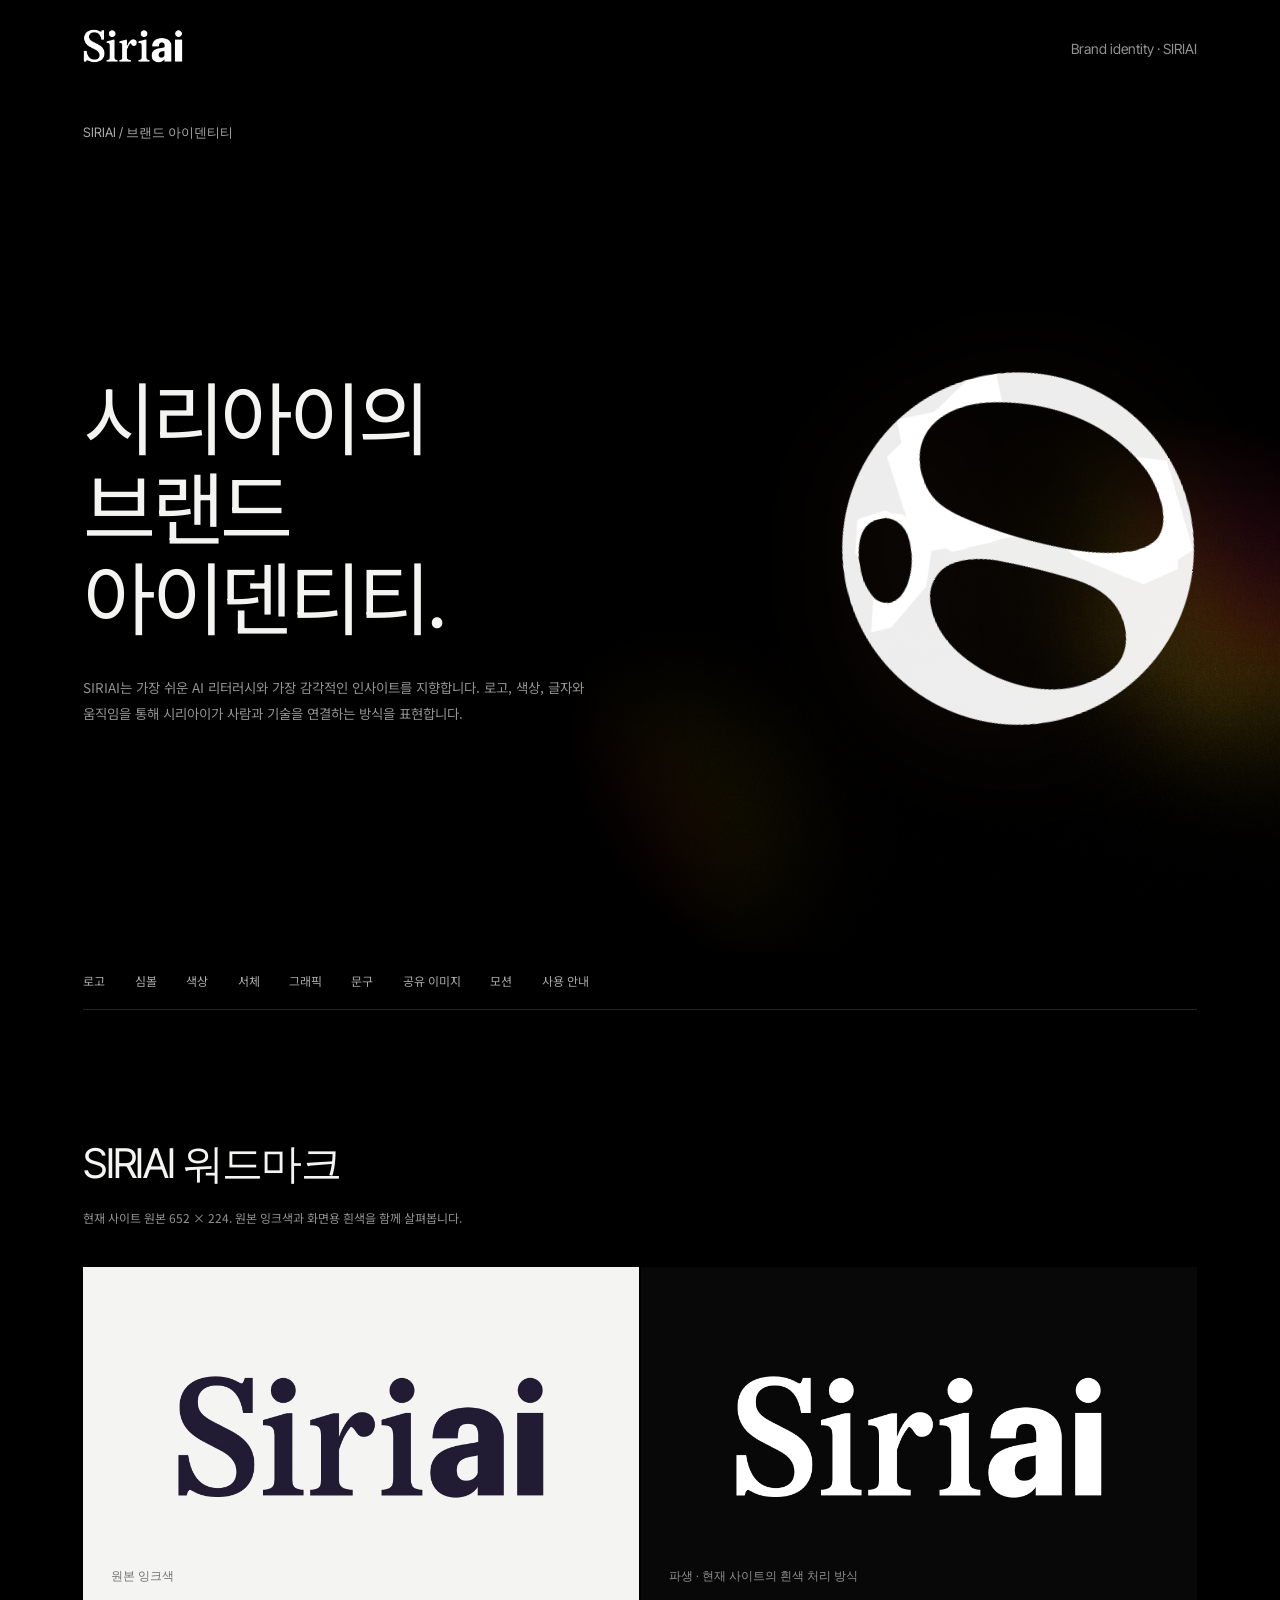
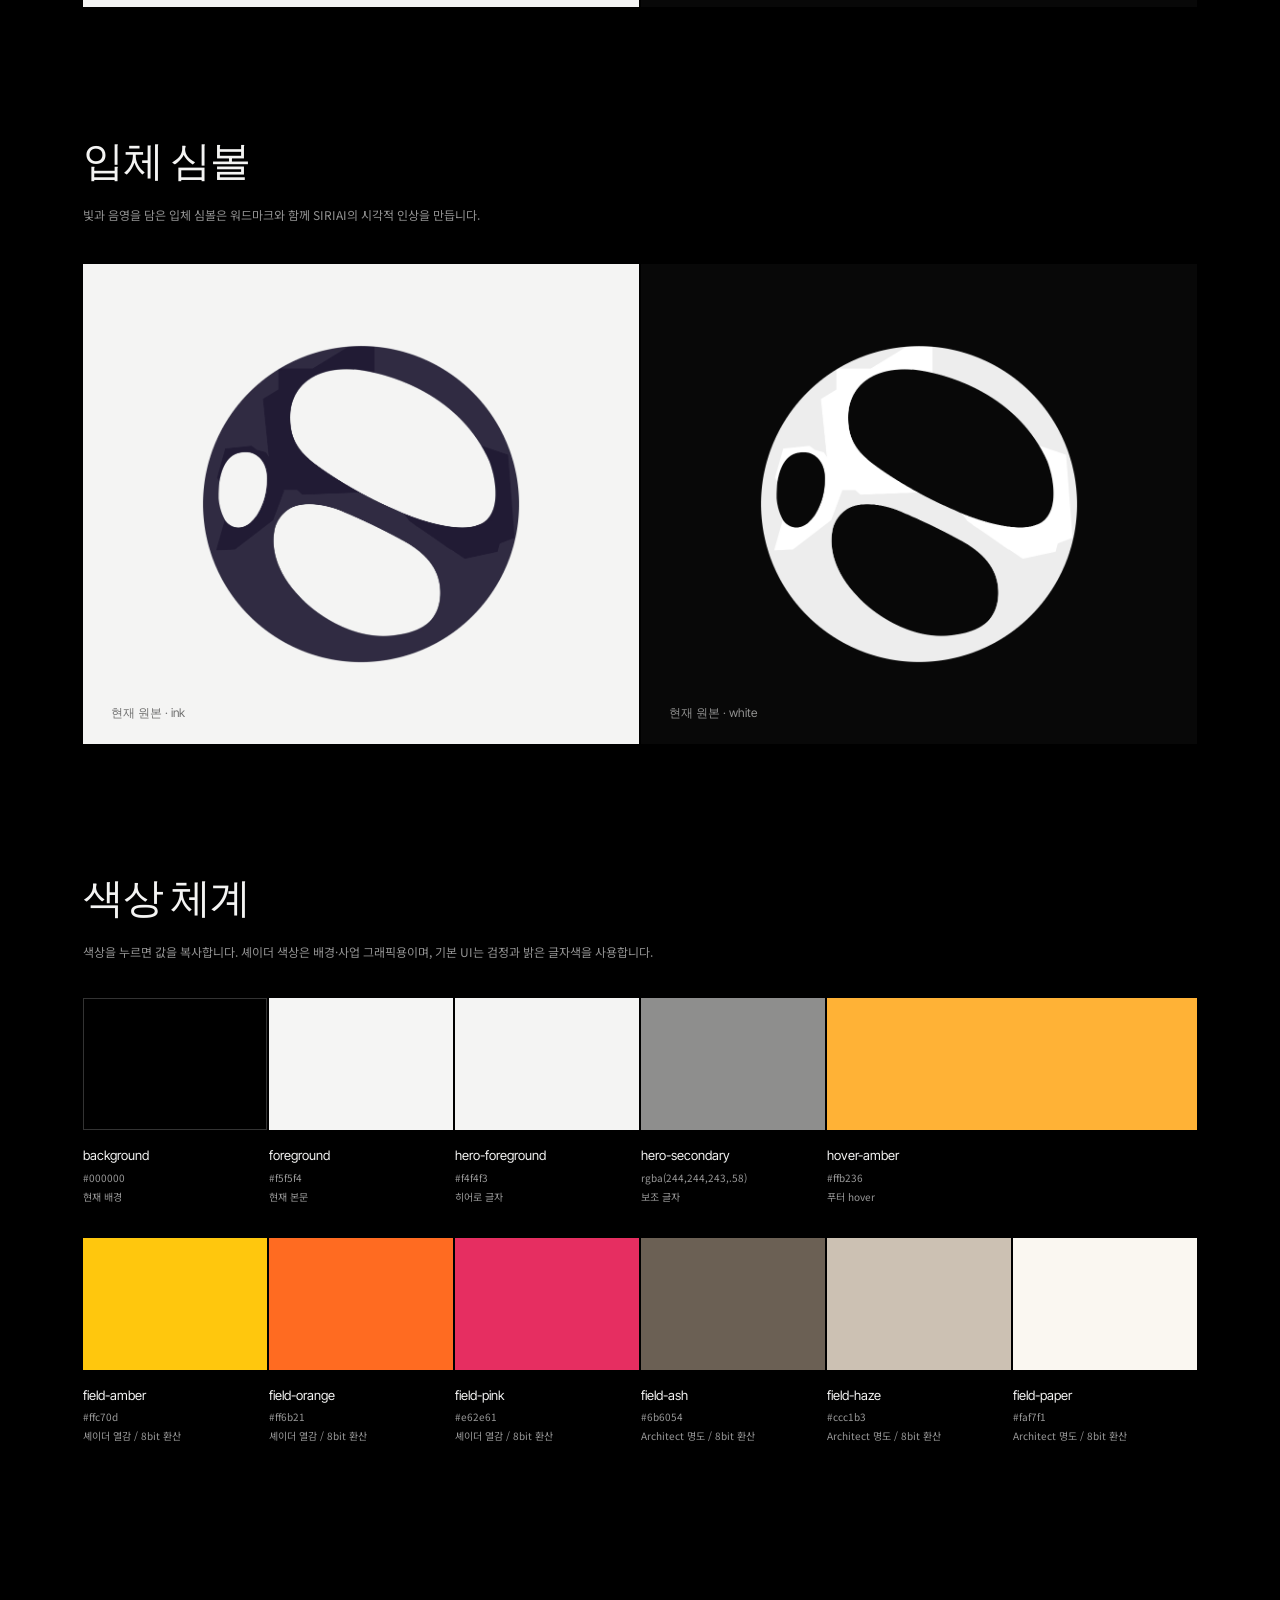
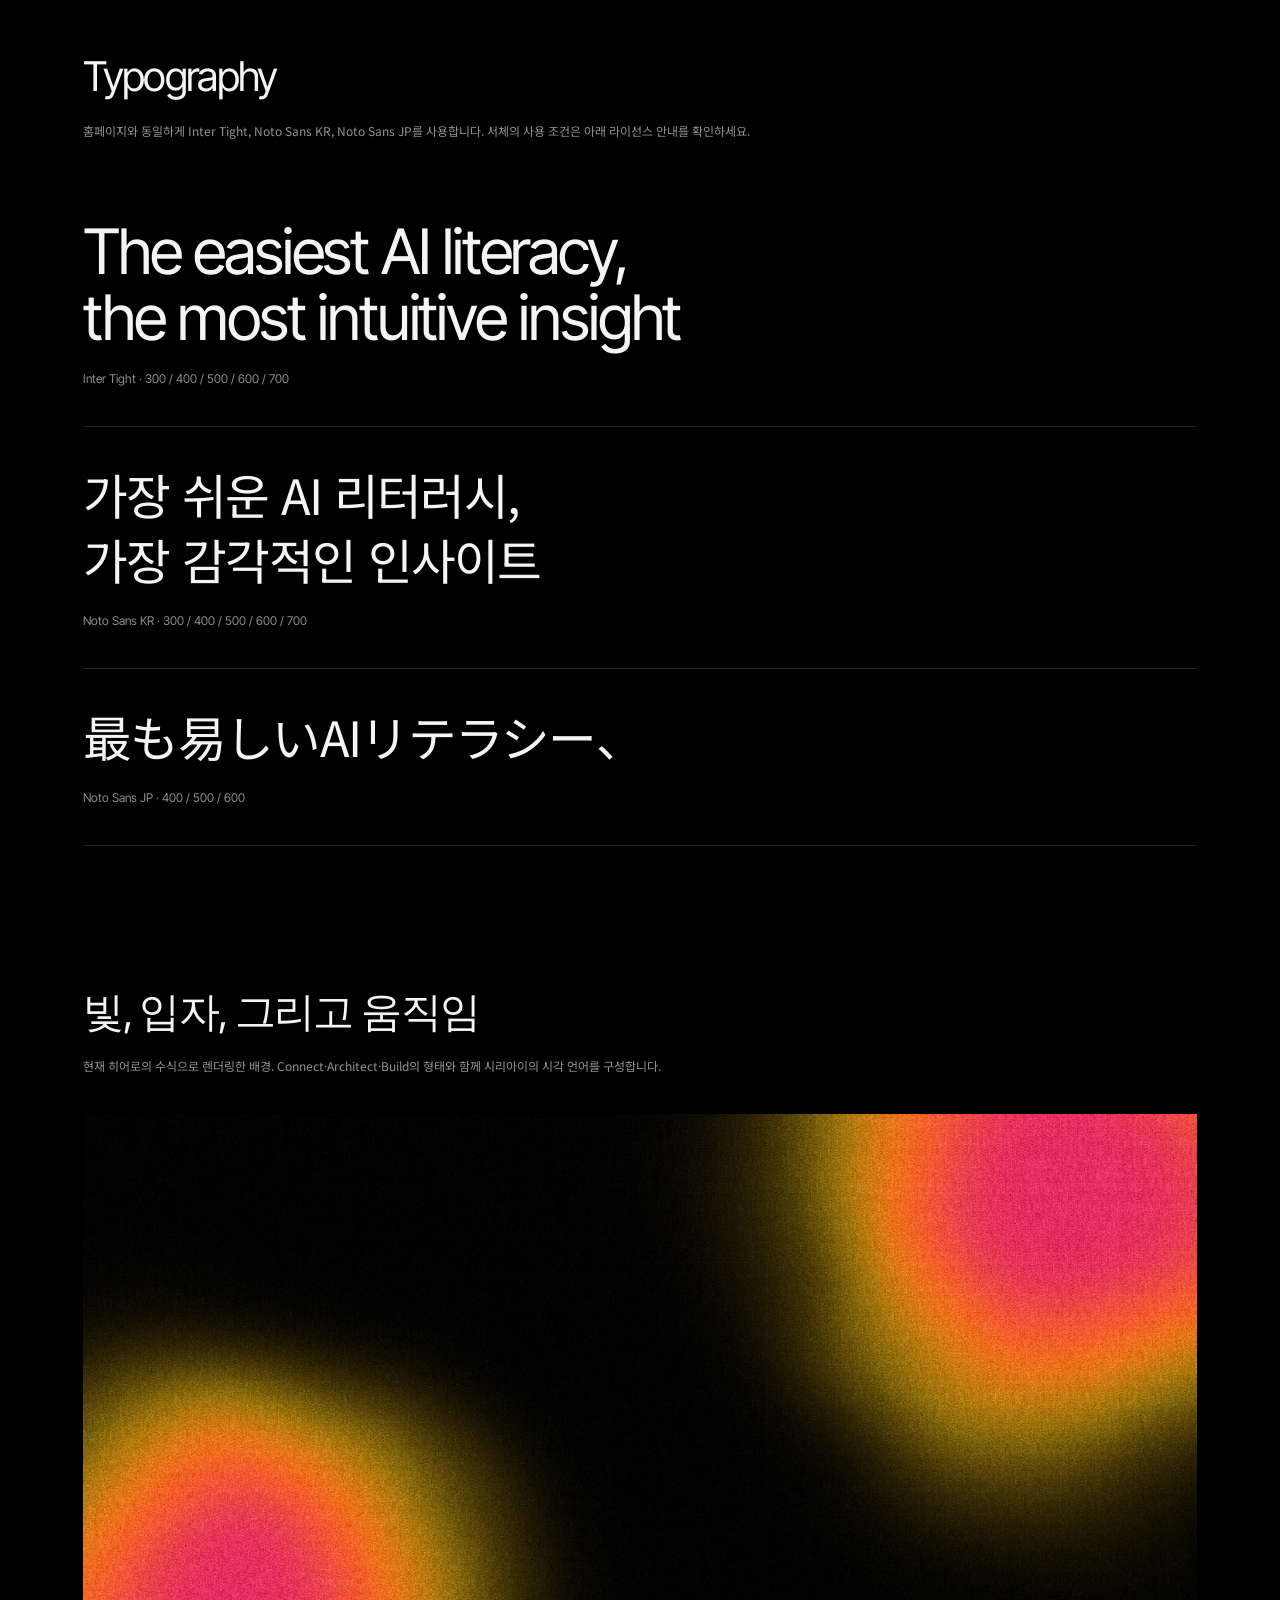
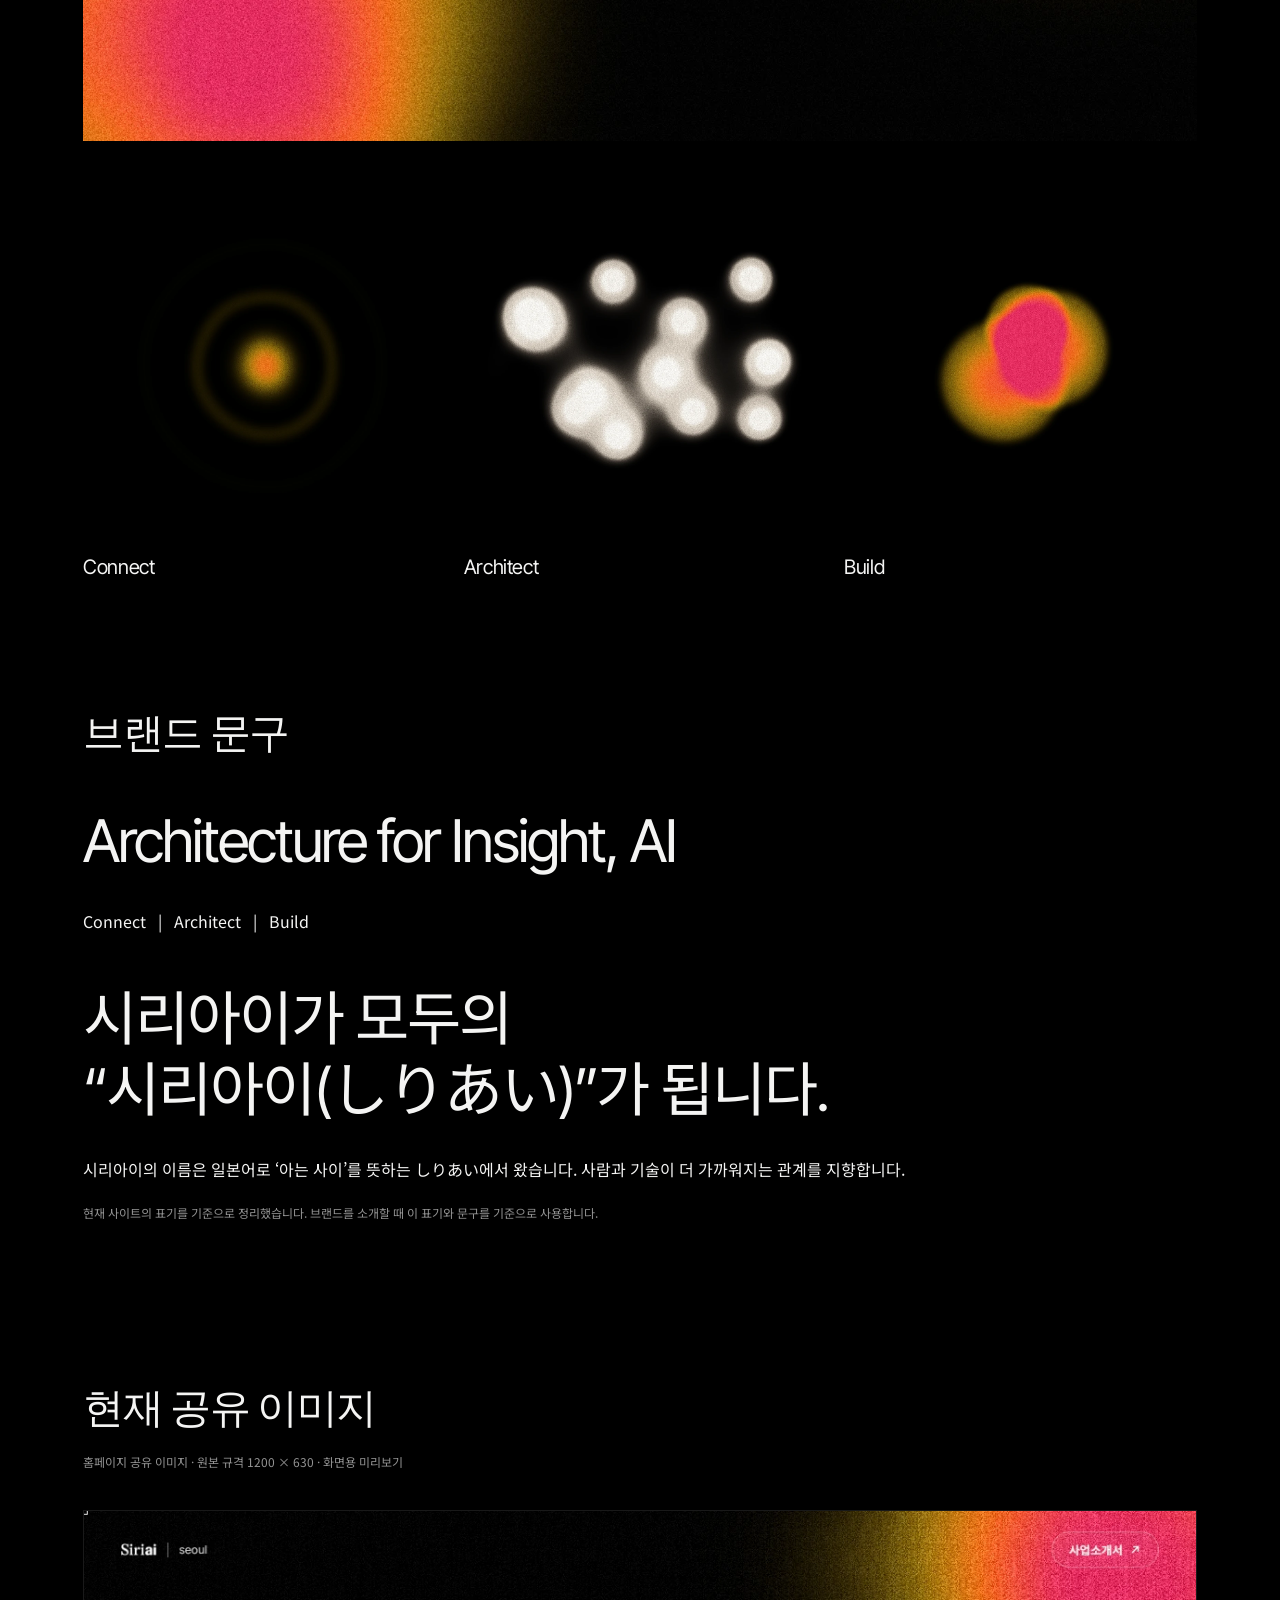
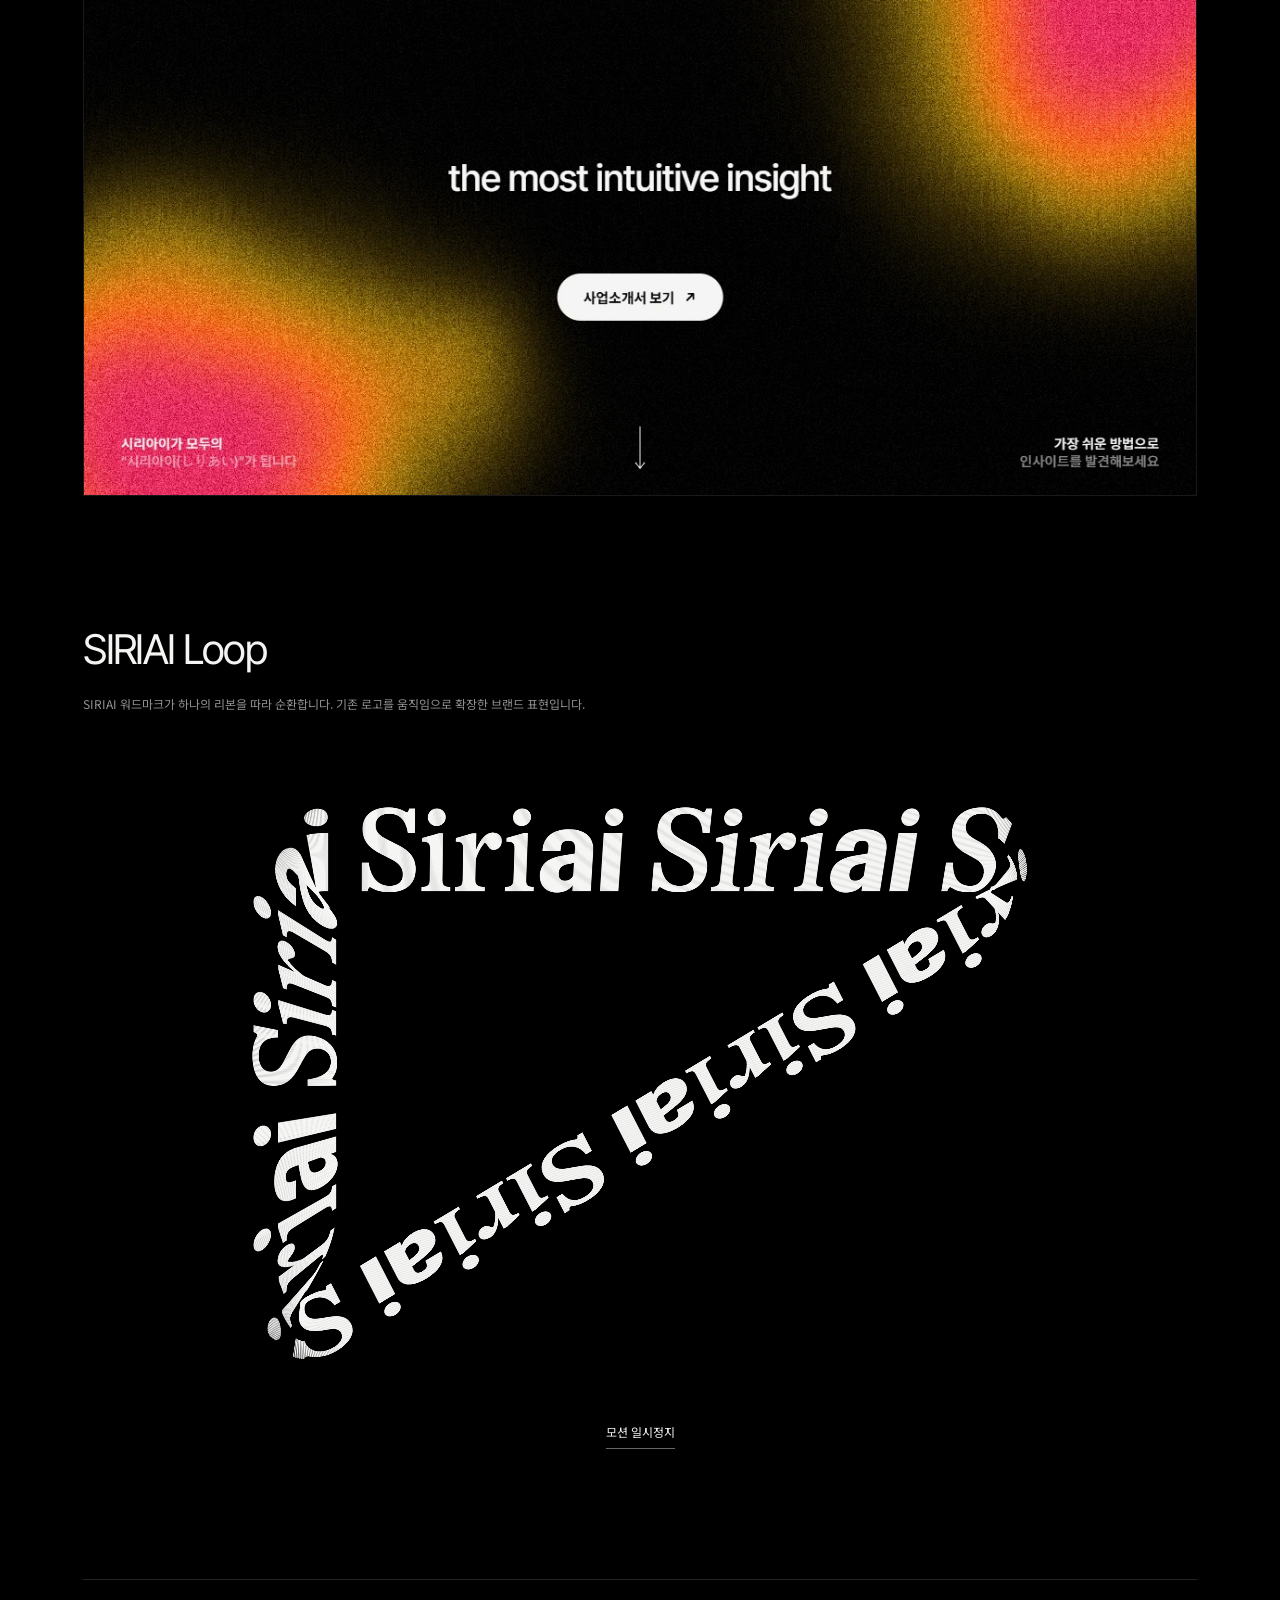
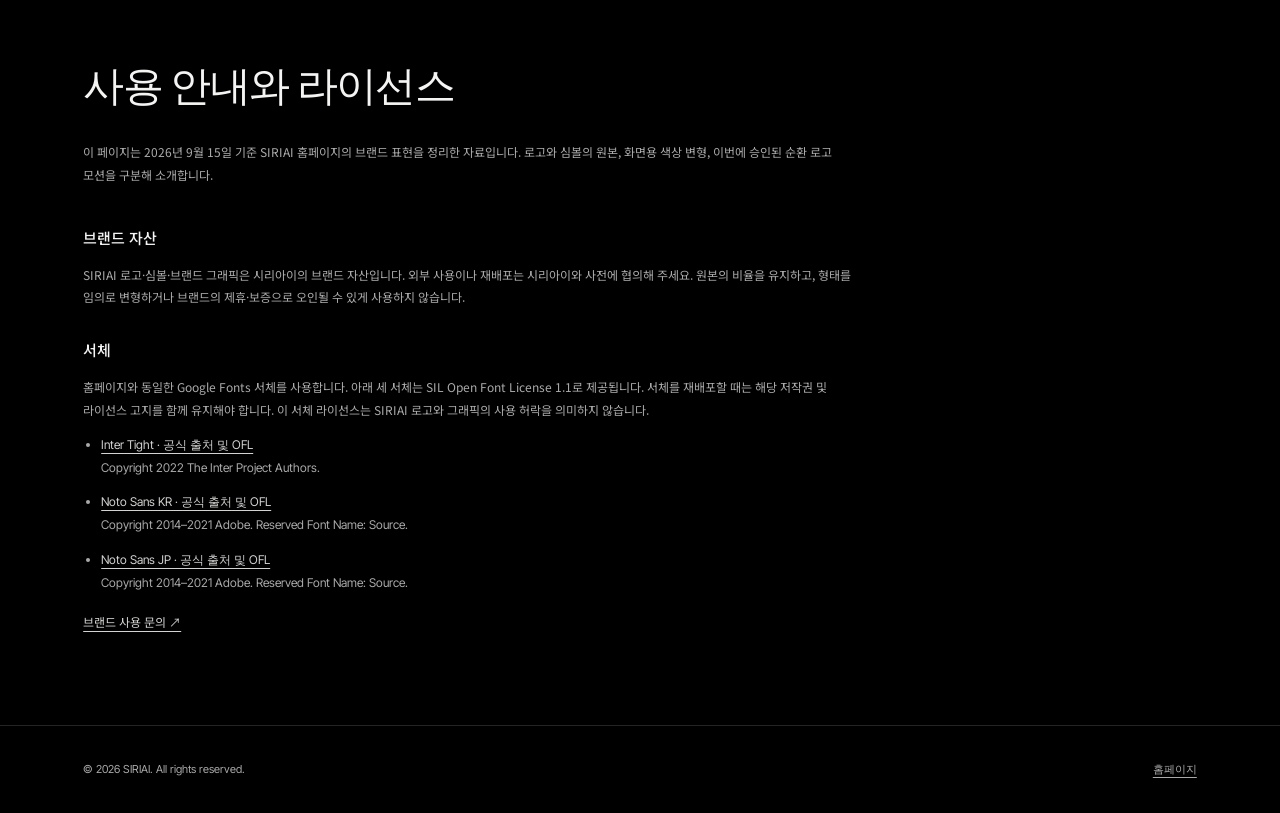
==== bi.html @ 9a9e4a1b "Add public brand identity and protected team reference pages" ====
<!doctype html><html lang="ko"><head><meta charset="utf-8"><meta name="viewport" content="width=device-width,initial-scale=1"><title>시리아이 브랜드 아이덴티티 | SIRIAI BI</title><meta name="description" content="시리아이(SIRIAI)의 브랜드 아이덴티티. 로고와 심볼, 색상, 서체, Connect·Architect·Build 그래픽과 브랜드 자산 사용 기준을 소개합니다."><link rel="canonical" href="https://siriai.co.kr/bi"><meta property="og:type" content="website"><meta property="og:site_name" content="SIRIAI"><meta property="og:title" content="시리아이 브랜드 아이덴티티 | SIRIAI BI"><meta property="og:description" content="시리아이의 로고, 색상, 서체와 그래픽을 소개합니다."><meta property="og:url" content="https://siriai.co.kr/bi"><meta property="og:image" content="https://siriai.co.kr/og.png"><meta name="twitter:card" content="summary_large_image"><link rel="preconnect" href="https://fonts.googleapis.com"><link rel="preconnect" href="https://fonts.gstatic.com" crossorigin><link href="https://fonts.googleapis.com/css2?family=Inter+Tight:ital,wght@0,300;0,400;0,500;0,600;0,700;1,400&family=Noto+Sans+KR:wght@300;400;500;600;700&family=Noto+Sans+JP:wght@400;500;600&display=swap" rel="stylesheet"><style>
*{box-sizing:border-box}html{scroll-behavior:smooth}body{margin:0;background:#000;color:#f5f5f4;font-family:'Inter Tight','Noto Sans KR',Arial,sans-serif}a{color:inherit;text-underline-offset:4px}button{font:inherit}header{padding:24px 5vw;display:flex;justify-content:space-between;align-items:center;border-bottom:1px solid #292929;gap:24px}header img{width:110px;height:auto}header span{font-size:12px;color:#aaa}main{max-width:1360px;padding:0 5vw;margin:auto}.intro{padding:72px 0 54px;display:grid;grid-template-columns:1fr 200px;gap:30px;align-items:center}h1{font-size:clamp(44px,7vw,88px);line-height:1;letter-spacing:-.04em;font-weight:500;margin:0 0 24px}.intro p{font-size:16px;color:#aaa;line-height:1.8;max-width:660px}.intro img{width:180px}nav{display:flex;gap:20px;flex-wrap:wrap;padding:22px 0;border-top:1px solid #292929;border-bottom:1px solid #292929}nav a{font-size:14px;text-decoration:none}section{padding:52px 0;border-bottom:1px solid #292929;scroll-margin-top:24px}h2{font-weight:500;font-size:30px;letter-spacing:-.025em;margin:0 0 12px}p{line-height:1.8}.muted{color:#aaa;font-size:13px}.grid{display:grid;grid-template-columns:1fr 1fr;gap:16px;margin:26px 0}.tile{padding:32px;background:#111;min-height:240px;display:flex;flex-direction:column;justify-content:center;gap:20px}.tile.light{background:#f5f5f4;color:#111}.tile img{display:block;max-width:100%;object-fit:contain}.tile .word{width:80%;margin:auto}.tile .symbol{width:180px;height:180px;margin:auto}.tile small{display:block;font-size:12px;color:inherit;opacity:.65}.linkrow{display:flex;gap:16px;flex-wrap:wrap;font-size:13px}.filelist{display:grid;gap:8px;padding:20px 0;font-size:12px;overflow-wrap:anywhere}details{margin:20px 0}summary{cursor:pointer;font-size:13px;color:#aaa}.palette{display:grid;grid-template-columns:repeat(4,1fr);gap:16px;margin:28px 0}.swatch{border:0;color:inherit;background:transparent;text-align:left;padding:0;cursor:pointer}.swatch span{display:block;width:100%;height:74px;border:1px solid #444;margin-bottom:12px}.swatch b,.swatch small{display:block;font-weight:400;font-size:12px;line-height:1.8}.swatch small{color:#aaa}.type{font-size:clamp(28px,4vw,48px);letter-spacing:-.02em;line-height:1.4}.spec{font-size:12px;color:#aaa}.fullimage{width:100%;display:block}.copy{font-size:clamp(26px,3vw,42px);line-height:1.35;letter-spacing:-.025em;margin:32px 0}.copy.jp{font-family:'Noto Sans JP',sans-serif}.motion{max-width:540px;margin:24px auto}footer{padding:40px 5vw;color:#aaa;font-size:12px;display:flex;justify-content:space-between;gap:20px;flex-wrap:wrap}.actions{display:flex;gap:20px;flex-wrap:wrap}.actions a{display:inline-block;border:1px solid #555;padding:12px 18px;text-decoration:none;font-size:13px}a:focus-visible,button:focus-visible,summary:focus-visible{outline:2px solid #ffb236;outline-offset:5px}#notice{min-height:24px;font-size:12px;color:#ccc}@media(max-width:650px){.intro{grid-template-columns:1fr;padding:46px 0}.intro img{width:85px}.grid{grid-template-columns:1fr}.palette{grid-template-columns:repeat(2,1fr)}header{align-items:flex-start}.tile{min-height:210px;padding:24px}section{padding:38px 0}}@media(prefers-reduced-motion:reduce){html{scroll-behavior:auto}}
body{font-family:"Inter Tight",Helvetica,Arial,sans-serif}p,.muted,nav,small,button,label{font-family:"Noto Sans KR","Inter Tight",Helvetica,Arial,sans-serif}.copy{font-family:"Inter Tight","Noto Sans KR",sans-serif}.quiet{border:1px solid #555;background:transparent;color:inherit;padding:10px 16px;cursor:pointer}.skip{position:absolute;top:-100px;background:#fff;color:#000;padding:12px;z-index:5}.skip:focus{top:8px}.three{grid-template-columns:repeat(3,1fr)}.three img{width:100%}.license{max-width:850px}.license li{line-height:1.9;margin:12px 0}.license p{color:#bbb}.breadcrumb{padding-top:28px;color:#aaa;font-size:13px}.breadcrumb a{text-decoration:none}@media(max-width:650px){.three{grid-template-columns:1fr}header{flex-wrap:wrap}header span{margin-left:auto}header form{margin-left:auto}}h1{font-family:"Noto Sans KR","Inter Tight",sans-serif;font-size:clamp(40px,5.6vw,92px);font-weight:400;line-height:1.2;letter-spacing:-.045em}main{max-width:none;padding:0 max(24px,12.58vw)}header,footer{padding-left:max(24px,12.58vw);padding-right:max(24px,12.58vw)}.intro{padding-top:70px;padding-bottom:65px}@media(max-width:700px){main,header,footer{padding-left:20px;padding-right:20px}} /* Brand reference: the homepage type scale, with room for the assets. */
:root{--bi-gutter:clamp(24px,6.5vw,112px);--bi-ink:#f4f4f3;--bi-soft:rgba(244,244,243,.6);--bi-ease:cubic-bezier(.22,1,.36,1)}
body{color:var(--bi-ink);-webkit-font-smoothing:antialiased}p{word-break:keep-all}header{padding:28px var(--bi-gutter);border:0;min-height:96px}header img{width:100px}header>span{font-family:"Inter Tight",sans-serif;font-size:14px;color:var(--bi-soft);margin-left:auto}header form{margin:0 0 0 28px}.quiet{border:0;border-bottom:1px solid #666;padding:8px 0;font-size:12px;transition:color .25s}.quiet:hover{color:#ffb236}main{max-width:1800px;padding:0 var(--bi-gutter)}.intro{position:relative;isolation:isolate;grid-template-columns:minmax(0,1fr) 32%;gap:0;min-height:min(850px,90svh);padding:clamp(48px,6vw,96px) 0 74px;align-items:center}.intro:before{content:"";position:absolute;z-index:-1;pointer-events:none;right:calc(-1 * var(--bi-gutter));bottom:-40px;width:65%;height:72%;background:url('/assets/bi-v1/siriai-field-1920x1080.webp') center/cover no-repeat;opacity:.38;mask-image:radial-gradient(ellipse at 75% 56%,#000,transparent 70%);-webkit-mask-image:radial-gradient(ellipse at 75% 56%,#000,transparent 70%)}h1{font-size:clamp(76px,10.5vw,172px);font-weight:400;line-height:.88;letter-spacing:-.055em;margin:0 0 36px}.intro p{font-size:clamp(13px,1.05vw,17px);font-weight:400;line-height:1.9;color:var(--bi-soft);max-width:480px;margin:0}.intro>img{width:100%;max-width:370px;justify-self:end;align-self:center;transform:rotate(-12deg);filter:drop-shadow(0 18px 55px rgba(255,145,64,.09))}nav{position:sticky;top:0;z-index:3;padding:20px 0;gap:clamp(16px,2.3vw,38px);background:rgba(0,0,0,.9);backdrop-filter:blur(18px);border-top:0;border-bottom:1px solid #242424;flex-wrap:wrap}nav a{font-size:12px;color:#aaa;transition:color .25s}nav a:hover,nav a:focus-visible{color:#f4f4f3}section{padding:clamp(82px,10vw,160px) 0 0;border:0;scroll-margin-top:90px}.section-heading{margin-bottom:28px}.section-heading h2{font-family:"Inter Tight",Helvetica,Arial,sans-serif;font-size:clamp(46px,6.1vw,100px);line-height:.98;letter-spacing:-.045em;font-weight:400;margin:0}.section-note{font-size:clamp(15px,1.3vw,20px);color:#c4c4c2;margin:22px 0 0;line-height:1.5}.muted{font-size:12px;line-height:1.8;color:var(--bi-soft);max-width:680px;margin:18px 0 30px}.grid{gap:2px;margin:38px 0 0}.tile{position:relative;background:#080808;border-radius:0;padding:clamp(28px,4vw,64px);min-height:340px}.tile.light{background:#f4f4f3}.tile .word{width:82%;max-width:460px}.tile .symbol{width:min(72%,320px);height:auto;aspect-ratio:1}.tile small{position:absolute;bottom:22px;left:28px;font-family:"Inter Tight",sans-serif;font-size:12px;opacity:.58}#symbol .tile{min-height:480px}.palette{gap:2px;grid-template-columns:repeat(6,minmax(0,1fr));margin-top:36px}.swatch{padding:0 0 30px;cursor:copy}.swatch:nth-child(-n+5){grid-column:span 1}.swatch span{height:132px;border:0;margin-bottom:14px}.swatch b{font-family:"Inter Tight",sans-serif;font-size:13px}.swatch small{font-size:10px;line-height:1.9;color:#999;overflow-wrap:anywhere}.swatch:first-child span{box-shadow:inset 0 0 0 1px #333}#notice{margin:0;min-height:20px}.type-specimens{padding:12px 0;background:transparent}.type-specimens .type{font-size:clamp(36px,4.9vw,78px);font-weight:400;line-height:1.05;letter-spacing:-.035em;padding:35px 0 20px}.type-specimens .type[style]{font-size:clamp(26px,3.8vw,62px);line-height:1.35;font-weight:400;word-break:keep-all}.type-specimens .spec{display:block;padding-bottom:40px;border-bottom:1px solid #242424;font-family:"Inter Tight",sans-serif;font-size:12px;color:#8e8e8c}.fullimage{margin-top:38px}#graphic .fullimage{aspect-ratio:16/9;object-fit:cover}.three{margin-top:48px;gap:28px}.three .tile{background:transparent;padding:0!important;min-height:0;gap:14px}.three figcaption{font-family:"Inter Tight",sans-serif;font-size:20px;letter-spacing:-.02em}.three img{aspect-ratio:1;object-fit:contain}.copy{font-size:clamp(30px,4.6vw,76px);font-weight:400;line-height:1.2;letter-spacing:-.035em;margin:48px 0 30px}#copy>.copy:first-of-type{font-family:"Inter Tight",sans-serif}#copy>.copy{max-width:1050px}#social .fullimage{max-width:100%;border:1px solid #191919}#motion{padding-bottom:20px}.motion{max-width:840px;width:80%;margin:60px auto 25px}#motion-toggle{display:block;margin:20px auto}.license{max-width:none;margin-top:90px;padding:80px 0;border-top:1px solid #242424;display:grid;grid-template-columns:1fr 1fr;gap:0 70px}.license .section-heading{grid-column:1/-1;margin-bottom:50px}.license .section-heading h2{font-size:clamp(44px,5.8vw,94px)}.license>p:first-of-type{grid-column:1/-1;max-width:680px;margin:0 0 40px}.license h3{font-family:"Noto Sans KR",sans-serif;font-size:15px;font-weight:500;margin:0 0 16px}.license>p,.license li{font-size:12px;color:#aaa;line-height:1.9}.license>h3,.license>p,.license>ul{grid-column:2}.license>h3{margin-top:28px}.license>ul{padding-left:18px;margin-top:0}.license a{color:#d3d3d1}.license p{max-width:650px}footer{padding:36px var(--bi-gutter);border-top:1px solid #242424;font-family:"Inter Tight",sans-serif;font-size:11px}.edition{margin-left:24px;color:#777}
@media(min-width:1100px){.palette .swatch:nth-child(5){grid-column:span 2}.palette .swatch:nth-child(5) span{background:#ffb236!important}}
@media(max-width:900px){.intro{grid-template-columns:minmax(0,1fr) 29%;min-height:650px}h1{font-size:11vw}.intro>img{width:115%;max-width:none}.palette{grid-template-columns:repeat(3,minmax(0,1fr))}#symbol .tile{min-height:340px}.tile{min-height:290px}.license{gap:0 30px}}
@media(max-width:650px){header{padding-top:24px;padding-bottom:24px;min-height:0;flex-wrap:nowrap}header img{width:78px}header>span{font-size:12px}header form{margin-left:20px}.intro{min-height:690px;display:block;padding:58px 0 200px}.intro h1{font-size:clamp(67px,14.8vw,96px);line-height:.91;letter-spacing:-.05em;margin-bottom:28px}.intro p{font-size:12px;max-width:280px}.intro>img{position:absolute;right:0;bottom:28px;width:145px;transform:rotate(-12deg)}.intro:before{width:100%;height:52%;bottom:0;opacity:.4}nav{gap:14px 20px;padding:16px 0}nav a{font-size:11px}.section-heading h2{font-size:45px}.section-note{font-size:14px;margin-top:18px}.muted{font-size:11px}.grid{gap:2px;margin-top:30px}.tile{min-height:275px}#symbol .tile{min-height:360px}.tile .symbol{width:220px}.palette{gap:2px;grid-template-columns:repeat(2,minmax(0,1fr))}.swatch span{height:100px}.swatch{padding-bottom:22px}.three{gap:35px;margin-top:35px}.three .tile{width:100%;max-width:360px;margin:auto!important}.three figcaption{font-size:22px}.type-specimens .type{font-size:34px;line-height:1.1}.type-specimens .type[style]{font-size:26px;line-height:1.45}.type-specimens .spec{font-size:10px;padding-bottom:25px}.copy{font-size:31px;line-height:1.35}.motion{width:100%;margin:40px auto 10px}.license{display:block;margin-top:60px;padding-top:65px}.license .section-heading{margin-bottom:30px}.license .section-heading h2{font-size:44px}.license>p:first-of-type{margin-bottom:35px}.license h3{margin-top:30px}.license>p,.license li{font-size:12px}.edition{display:block;margin:12px 0 0}footer{padding-top:28px;padding-bottom:28px}}
@media(prefers-reduced-motion:no-preference){.intro>div{animation:bi-intro .9s var(--bi-ease) both}@keyframes bi-intro{from{opacity:0;transform:translateY(20px)}to{opacity:1;transform:translateY(0)}}}
h1{font-family:"Noto Sans KR","Inter Tight",sans-serif;font-size:clamp(48px,6.2vw,104px);line-height:1.13;letter-spacing:-.055em;font-weight:400}h2{font-size:clamp(32px,3.2vw,54px);font-weight:400;letter-spacing:-.04em;line-height:1.25}.intro p{max-width:520px}.license{display:block}.license h2{margin-bottom:30px}.license h3{margin-top:30px}.license>p,.license>ul{max-width:780px}.license>p:first-of-type{max-width:780px}@media(max-width:650px){.intro h1{font-size:clamp(47px,10.8vw,70px);line-height:1.15}h2{font-size:30px}.intro{min-height:650px;padding-top:40px}.breadcrumb{padding-top:10px}} </style><script defer src="/assets/bi-v1/siriai-loop-renderer.js"></script><script defer src="/assets/bi-v1/siriai-loop.js"></script><script type="application/ld+json">{"@context": "https://schema.org", "@graph": [{"@type": "AboutPage", "@id": "https://siriai.co.kr/bi#webpage", "url": "https://siriai.co.kr/bi", "name": "시리아이 브랜드 아이덴티티 | SIRIAI BI", "description": "시리아이의 로고, 심볼, 색상, 서체, 그래픽과 브랜드 사용 기준.", "inLanguage": "ko-KR", "isPartOf": {"@id": "https://siriai.co.kr/#website"}, "about": {"@id": "https://siriai.co.kr/#organization"}, "publisher": {"@id": "https://siriai.co.kr/#organization"}, "dateModified": "2026-09-15", "breadcrumb": {"@id": "https://siriai.co.kr/bi#breadcrumb"}}, {"@type": "BreadcrumbList", "@id": "https://siriai.co.kr/bi#breadcrumb", "itemListElement": [{"@type": "ListItem", "position": 1, "name": "SIRIAI", "item": "https://siriai.co.kr/"}, {"@type": "ListItem", "position": 2, "name": "브랜드 아이덴티티", "item": "https://siriai.co.kr/bi"}]}]}</script></head><body>
<a class="skip" href="#main">본문 바로가기</a><header><a href="/" aria-label="SIRIAI 홈페이지"><img src="/assets/bi-v1/siriai-wordmark-white-652.webp" alt="Siriai"></a><span>Brand identity · SIRIAI</span></header><main id="main"><div class="breadcrumb"><a href="/">SIRIAI</a> / 브랜드 아이덴티티</div>
<div class="intro"><div><h1>시리아이의<br>브랜드<br>아이덴티티.</h1><p>SIRIAI는 가장 쉬운 AI 리터러시와 가장 감각적인 인사이트를 지향합니다. 로고, 색상, 글자와 움직임을 통해 시리아이가 사람과 기술을 연결하는 방식을 표현합니다.</p></div><img src="/assets/bi-v1/siriai-mark-white.webp" alt="시리아이 입체 심볼"></div>
<nav><a href="#logo">로고</a><a href="#symbol">심볼</a><a href="#color">색상</a><a href="#type">서체</a><a href="#graphic">그래픽</a><a href="#copy">문구</a><a href="#social">공유 이미지</a><a href="#motion">모션</a><a href="#license">사용 안내</a></nav>
<section id="logo"><h2>SIRIAI 워드마크</h2><p class="muted">현재 사이트 원본 652 × 224. 원본 잉크색과 화면용 흰색을 함께 살펴봅니다.</p><div class="grid"><div class="tile light"><img class="word" src="/assets/bi-v1/siriai-word-ink.webp" alt="원본 워드마크" loading="lazy"><small>원본 잉크색</small></div><div class="tile"><img class="word" src="/assets/bi-v1/siriai-wordmark-white-652.webp" alt="흰색 워드마크" loading="lazy"><small>파생 · 현재 사이트의 흰색 처리 방식</small></div></div></section><section id="symbol"><h2>입체 심볼</h2><p class="muted">빛과 음영을 담은 입체 심볼은 워드마크와 함께 SIRIAI의 시각적 인상을 만듭니다.</p><div class="grid"><div class="tile light"><img class="symbol" src="/assets/bi-v1/siriai-mark-ink.webp" alt="잉크색 심볼 원본" loading="lazy"><small>현재 원본 · ink</small></div><div class="tile"><img class="symbol" src="/assets/bi-v1/siriai-mark-white.webp" alt="흰색 심볼 원본" loading="lazy"><small>현재 원본 · white</small></div></div></section><section id="color"><h2>색상 체계</h2><p class="muted">색상을 누르면 값을 복사합니다. 셰이더 색상은 배경·사업 그래픽용이며, 기본 UI는 검정과 밝은 글자색을 사용합니다.</p><div class="palette"><button class="swatch" data-color="#000000" title="색상 값 복사"><span style="background:#000000"></span><b>background</b><small>#000000</small><small>현재 배경</small></button><button class="swatch" data-color="#f5f5f4" title="색상 값 복사"><span style="background:#f5f5f4"></span><b>foreground</b><small>#f5f5f4</small><small>현재 본문</small></button><button class="swatch" data-color="#f4f4f3" title="색상 값 복사"><span style="background:#f4f4f3"></span><b>hero-foreground</b><small>#f4f4f3</small><small>히어로 글자</small></button><button class="swatch" data-color="rgba(244,244,243,.58)" title="색상 값 복사"><span style="background:rgba(244,244,243,.58)"></span><b>hero-secondary</b><small>rgba(244,244,243,.58)</small><small>보조 글자</small></button><button class="swatch" data-color="#ffb236" title="색상 값 복사"><span style="background:#ffb236"></span><b>hover-amber</b><small>#ffb236</small><small>푸터 hover</small></button><button class="swatch" data-color="#ffc70d" title="색상 값 복사"><span style="background:#ffc70d"></span><b>field-amber</b><small>#ffc70d</small><small>셰이더 열감 / 8bit 환산</small></button><button class="swatch" data-color="#ff6b21" title="색상 값 복사"><span style="background:#ff6b21"></span><b>field-orange</b><small>#ff6b21</small><small>셰이더 열감 / 8bit 환산</small></button><button class="swatch" data-color="#e62e61" title="색상 값 복사"><span style="background:#e62e61"></span><b>field-pink</b><small>#e62e61</small><small>셰이더 열감 / 8bit 환산</small></button><button class="swatch" data-color="#6b6054" title="색상 값 복사"><span style="background:#6b6054"></span><b>field-ash</b><small>#6b6054</small><small>Architect 명도 / 8bit 환산</small></button><button class="swatch" data-color="#ccc1b3" title="색상 값 복사"><span style="background:#ccc1b3"></span><b>field-haze</b><small>#ccc1b3</small><small>Architect 명도 / 8bit 환산</small></button><button class="swatch" data-color="#faf7f1" title="색상 값 복사"><span style="background:#faf7f1"></span><b>field-paper</b><small>#faf7f1</small><small>Architect 명도 / 8bit 환산</small></button></div><p id="notice" role="status"></p></section><section id="type"><h2>Typography</h2><p class="muted">홈페이지와 동일하게 Inter Tight, Noto Sans KR, Noto Sans JP를 사용합니다. 서체의 사용 조건은 아래 라이선스 안내를 확인하세요.</p><div class="type-specimens"><div class="type">The easiest AI literacy,<br>the most intuitive insight</div><span class="spec">Inter Tight · 300 / 400 / 500 / 600 / 700</span><div class="type" style="font-family:'Noto Sans KR',sans-serif">가장 쉬운 AI 리터러시,<br>가장 감각적인 인사이트</div><span class="spec">Noto Sans KR · 300 / 400 / 500 / 600 / 700</span><div class="type" style="font-family:'Noto Sans JP',sans-serif">最も易しいAIリテラシー、</div><span class="spec">Noto Sans JP · 400 / 500 / 600</span></div></section><section id="graphic"><h2>빛, 입자, 그리고 움직임</h2><p class="muted">현재 히어로의 수식으로 렌더링한 배경. Connect·Architect·Build의 형태와 함께 시리아이의 시각 언어를 구성합니다.</p><img class="fullimage" src="/assets/bi-v1/siriai-field-1920x1080.webp" alt="현재 셰이더 수식으로 렌더링한 그레인 배경" loading="lazy"></section><div class="grid three"><figure class="tile" style="margin:0;padding:16px"><img src="/assets/bi-v1/siriai-connect-1024.webp" alt="Connect: 파동이 퍼지는 물방울 형태" loading="lazy"><figcaption>Connect</figcaption></figure><figure class="tile" style="margin:0;padding:16px"><img src="/assets/bi-v1/siriai-architect-1024.webp" alt="Architect: 규칙적으로 연결된 입자 구조" loading="lazy"><figcaption>Architect</figcaption></figure><figure class="tile" style="margin:0;padding:16px"><img src="/assets/bi-v1/siriai-build-1024.webp" alt="Build: 세 개의 구체" loading="lazy"><figcaption>Build</figcaption></figure></div><section id="copy"><h2>브랜드 문구</h2><div class="copy">Architecture for Insight, AI</div><p>Connect &nbsp; | &nbsp; Architect &nbsp; | &nbsp; Build</p><div class="copy">시리아이가 모두의<br>“시리아이(しりあい)”가 됩니다.</div><p>시리아이의 이름은 일본어로 ‘아는 사이’를 뜻하는 しりあい에서 왔습니다. 사람과 기술이 더 가까워지는 관계를 지향합니다.</p><p class="muted">현재 사이트의 표기를 기준으로 정리했습니다. 브랜드를 소개할 때 이 표기와 문구를 기준으로 사용합니다.</p></section><section id="social"><h2>현재 공유 이미지</h2><p class="muted">홈페이지 공유 이미지 · 원본 규격 1200 × 630 · 화면용 미리보기</p><img class="fullimage" src="/assets/bi-v1/siriai-og-current-1200x630.webp" alt="현재 SIRIAI 홈페이지 공유 이미지" loading="lazy"></section><section id="motion"><h2>SIRIAI Loop</h2><p class="muted">SIRIAI 워드마크가 하나의 리본을 따라 순환합니다. 기존 로고를 움직임으로 확장한 브랜드 표현입니다.</p><siriai-loop class="motion" color="#f5f5f4" gap="20" speed="65"></siriai-loop><button class="quiet" id="motion-toggle" type="button" aria-pressed="false">모션 일시정지</button></section><section id="license" class="license"><h2>사용 안내와 라이선스</h2><p>이 페이지는 2026년 9월 15일 기준 SIRIAI 홈페이지의 브랜드 표현을 정리한 자료입니다. 로고와 심볼의 원본, 화면용 색상 변형, 이번에 승인된 순환 로고 모션을 구분해 소개합니다.</p><h3>브랜드 자산</h3><p>SIRIAI 로고·심볼·브랜드 그래픽은 시리아이의 브랜드 자산입니다. 외부 사용이나 재배포는 시리아이와 사전에 협의해 주세요. 원본의 비율을 유지하고, 형태를 임의로 변형하거나 브랜드의 제휴·보증으로 오인될 수 있게 사용하지 않습니다.</p><h3>서체</h3><p>홈페이지와 동일한 Google Fonts 서체를 사용합니다. 아래 세 서체는 SIL Open Font License 1.1로 제공됩니다. 서체를 재배포할 때는 해당 저작권 및 라이선스 고지를 함께 유지해야 합니다. 이 서체 라이선스는 SIRIAI 로고와 그래픽의 사용 허락을 의미하지 않습니다.</p><ul><li><a href="https://github.com/google/fonts/tree/main/ofl/intertight">Inter Tight · 공식 출처 및 OFL</a><br>Copyright 2022 The Inter Project Authors.</li><li><a href="https://github.com/google/fonts/tree/main/ofl/notosanskr">Noto Sans KR · 공식 출처 및 OFL</a><br>Copyright 2014–2021 Adobe. Reserved Font Name: Source.</li><li><a href="https://github.com/google/fonts/tree/main/ofl/notosansjp">Noto Sans JP · 공식 출처 및 OFL</a><br>Copyright 2014–2021 Adobe. Reserved Font Name: Source.</li></ul><p><a href="https://siriai-business.vercel.app/#contact">브랜드 사용 문의 ↗</a></p></section></main><footer><span>© 2026 SIRIAI. All rights reserved.</span><span><a href="/">홈페이지</a></span></footer><script>document.querySelectorAll("[data-color]").forEach(b=>b.onclick=async()=>{try{await navigator.clipboard.writeText(b.dataset.color);document.querySelector("#notice").textContent=b.dataset.color+" 복사했습니다."}catch{document.querySelector("#notice").textContent="복사할 색상: "+b.dataset.color}});</script><script>const motion=document.querySelector("siriai-loop"),toggle=document.querySelector("#motion-toggle");if(matchMedia("(prefers-reduced-motion: reduce)").matches){motion.setAttribute("paused","");toggle.hidden=true}toggle.onclick=()=>{const paused=motion.toggleAttribute("paused");toggle.setAttribute("aria-pressed",String(paused));toggle.textContent=paused?"모션 재생":"모션 일시정지"};addEventListener("pageshow",e=>{if(e.persisted)location.reload()});</script></body></html>
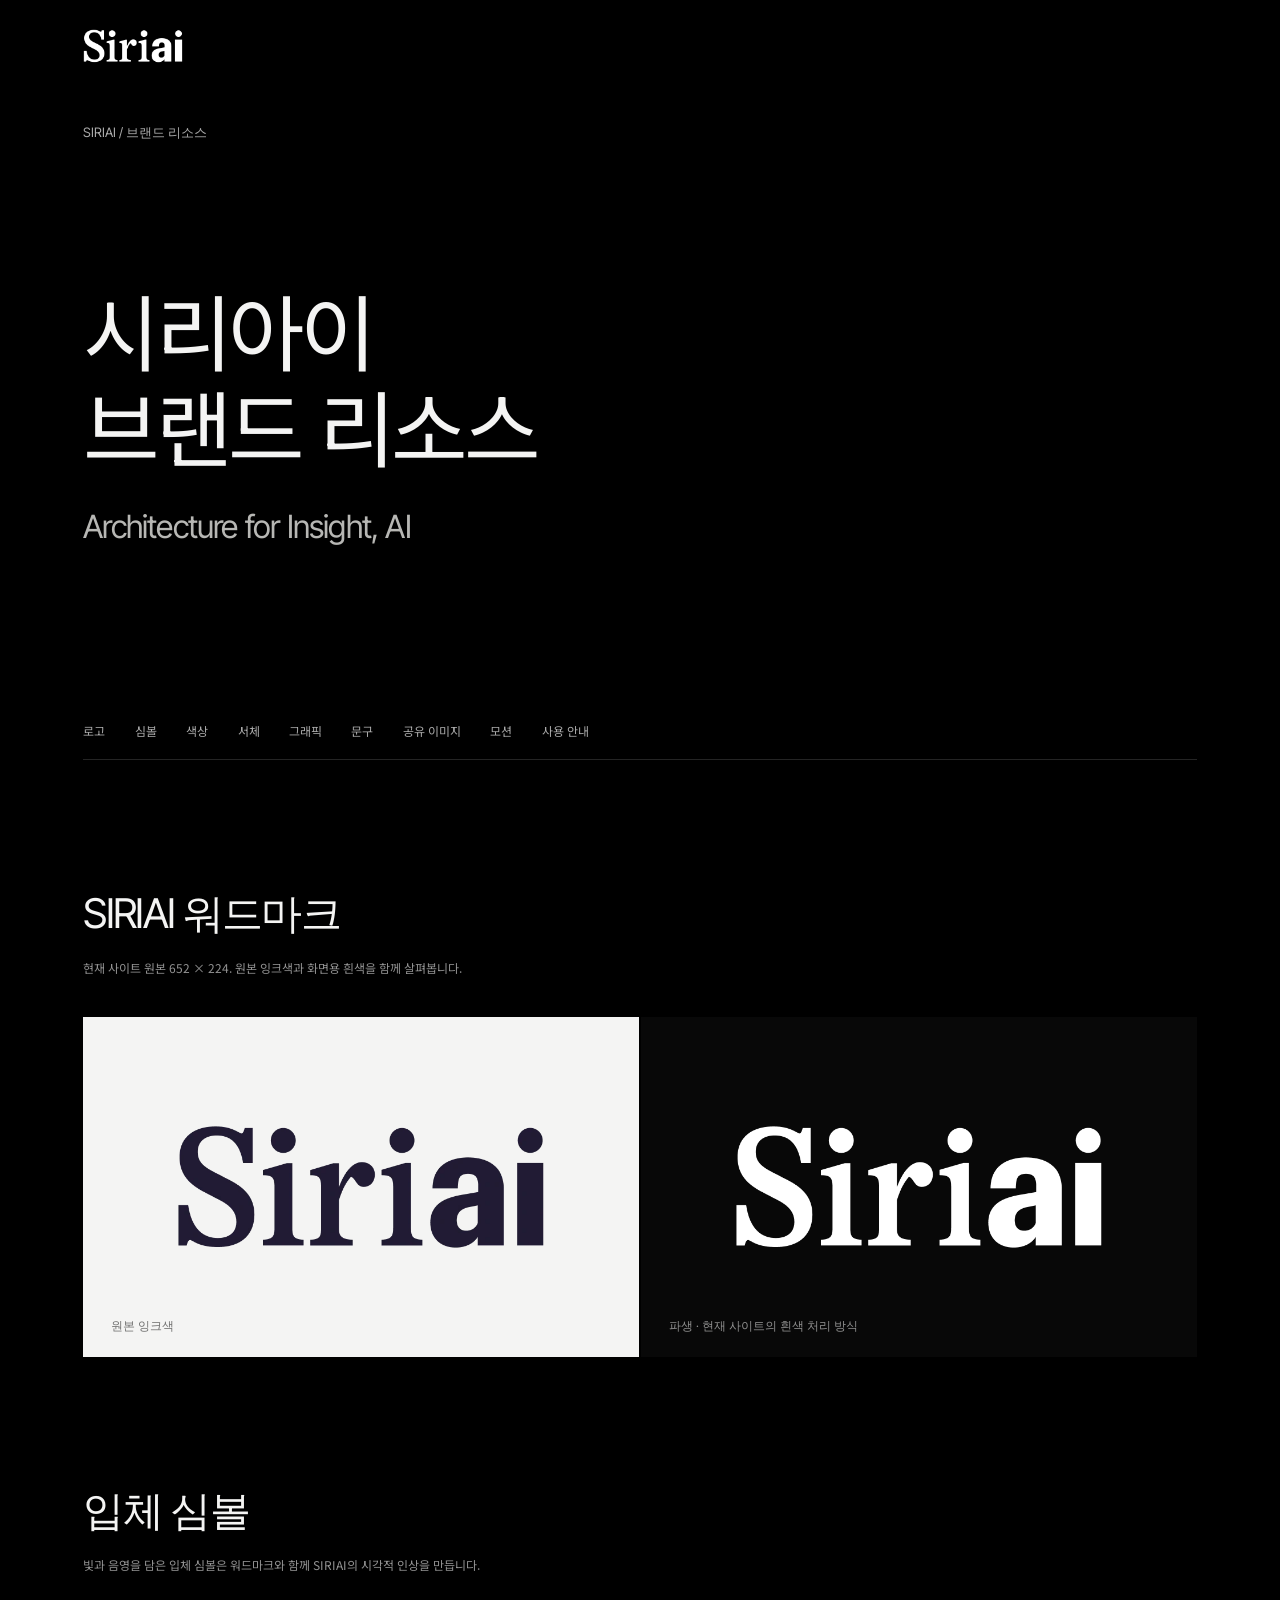
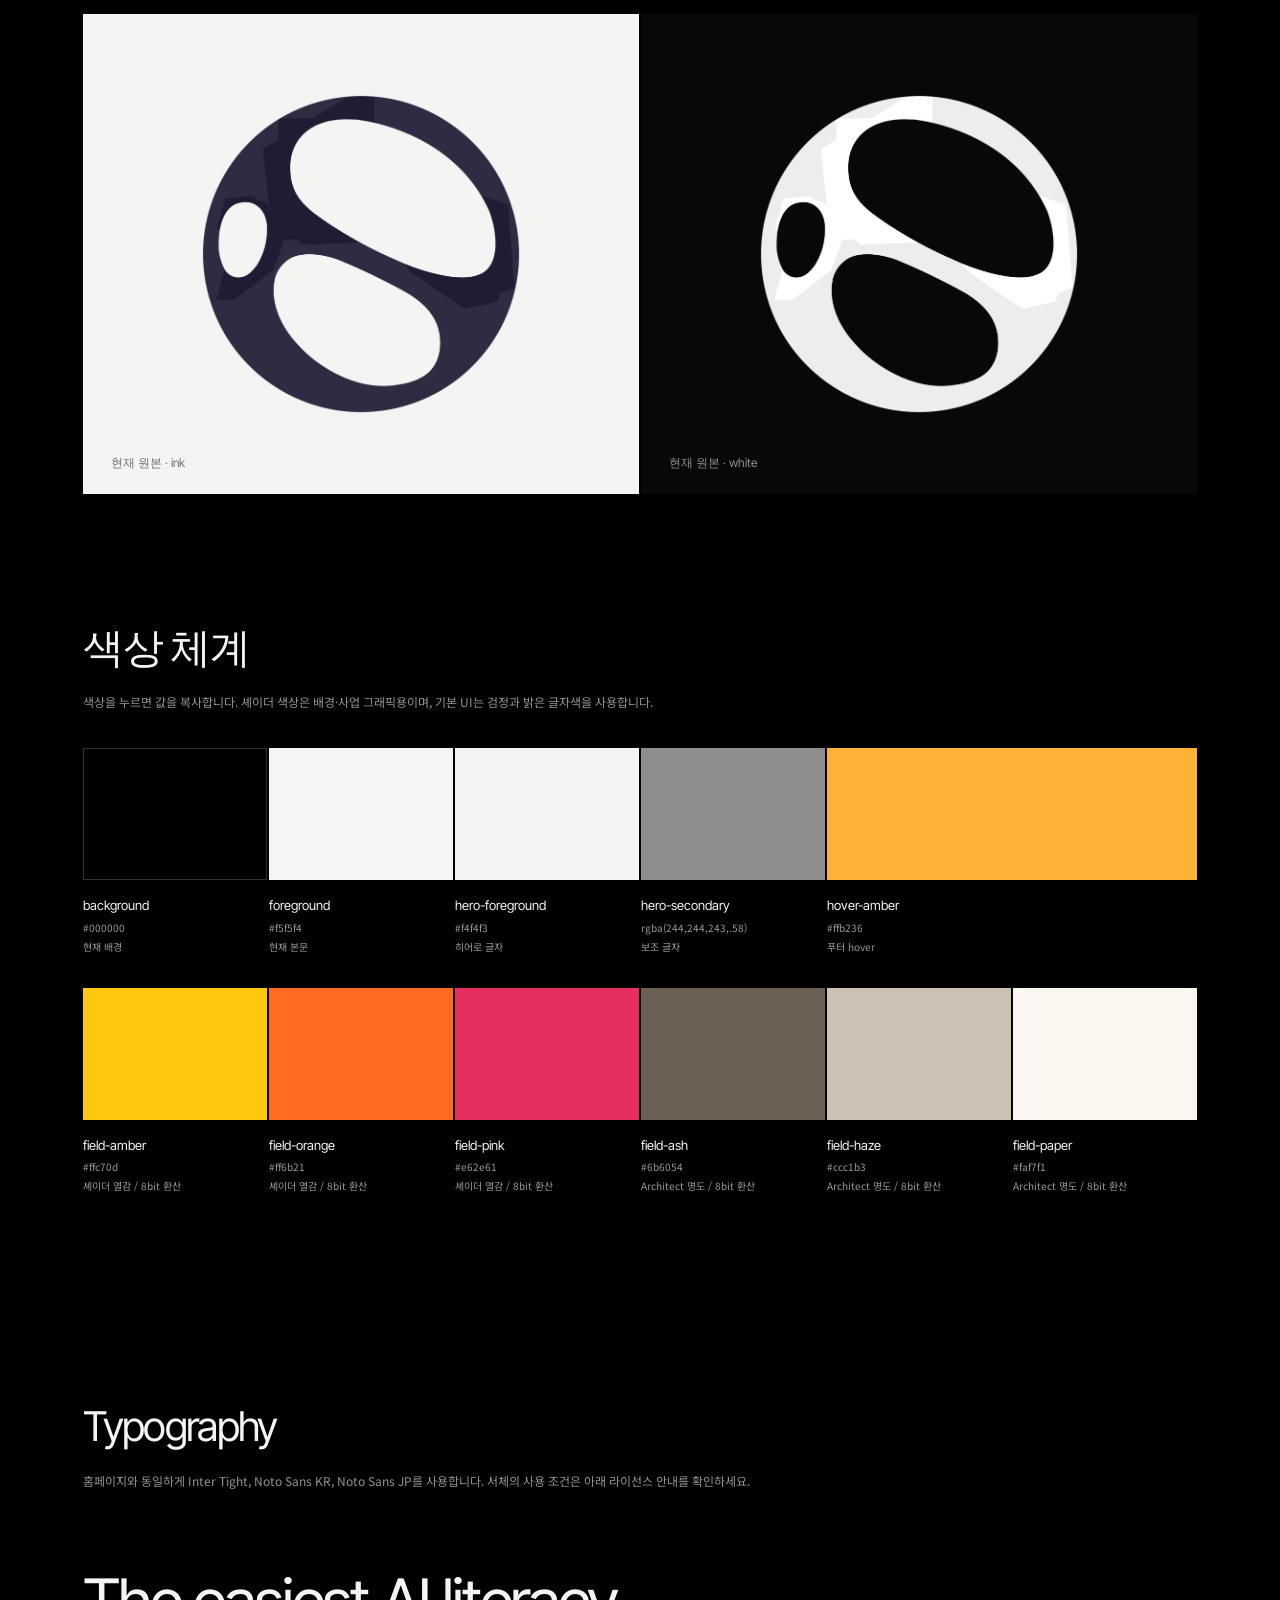
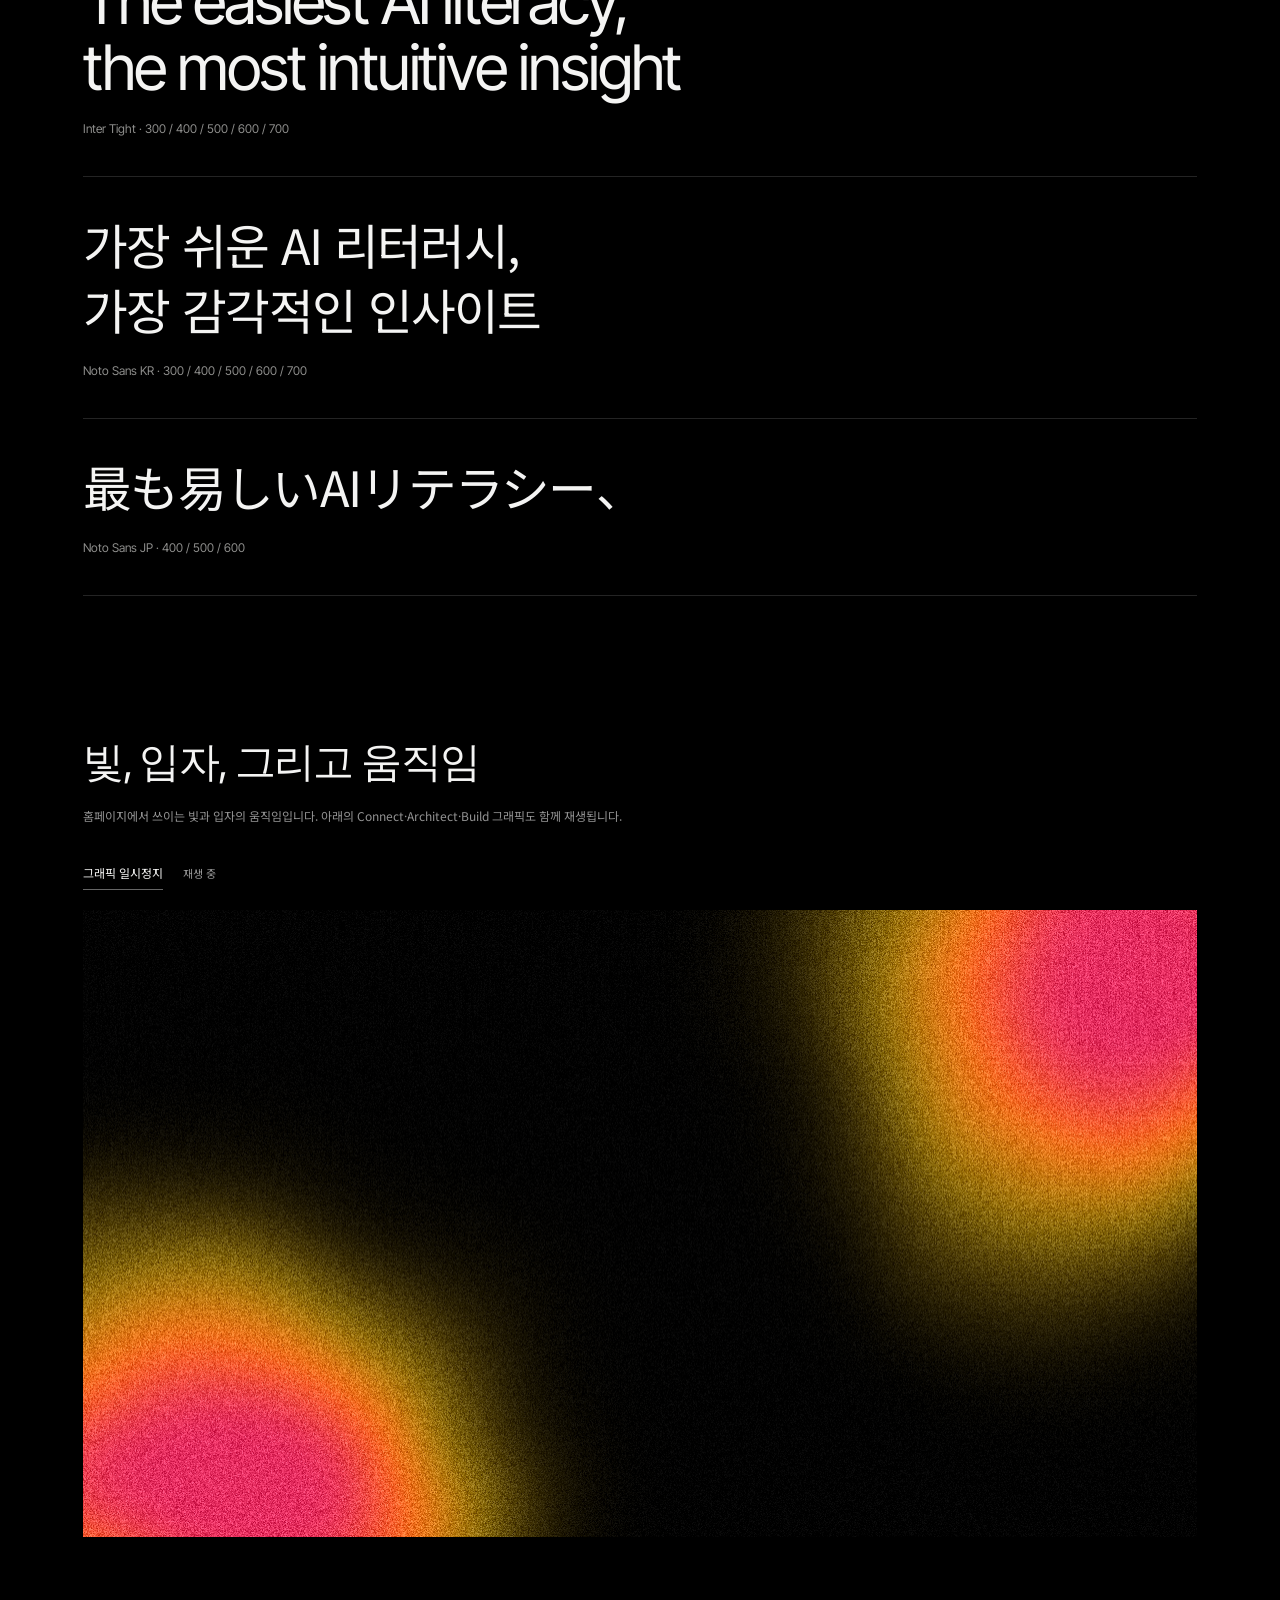
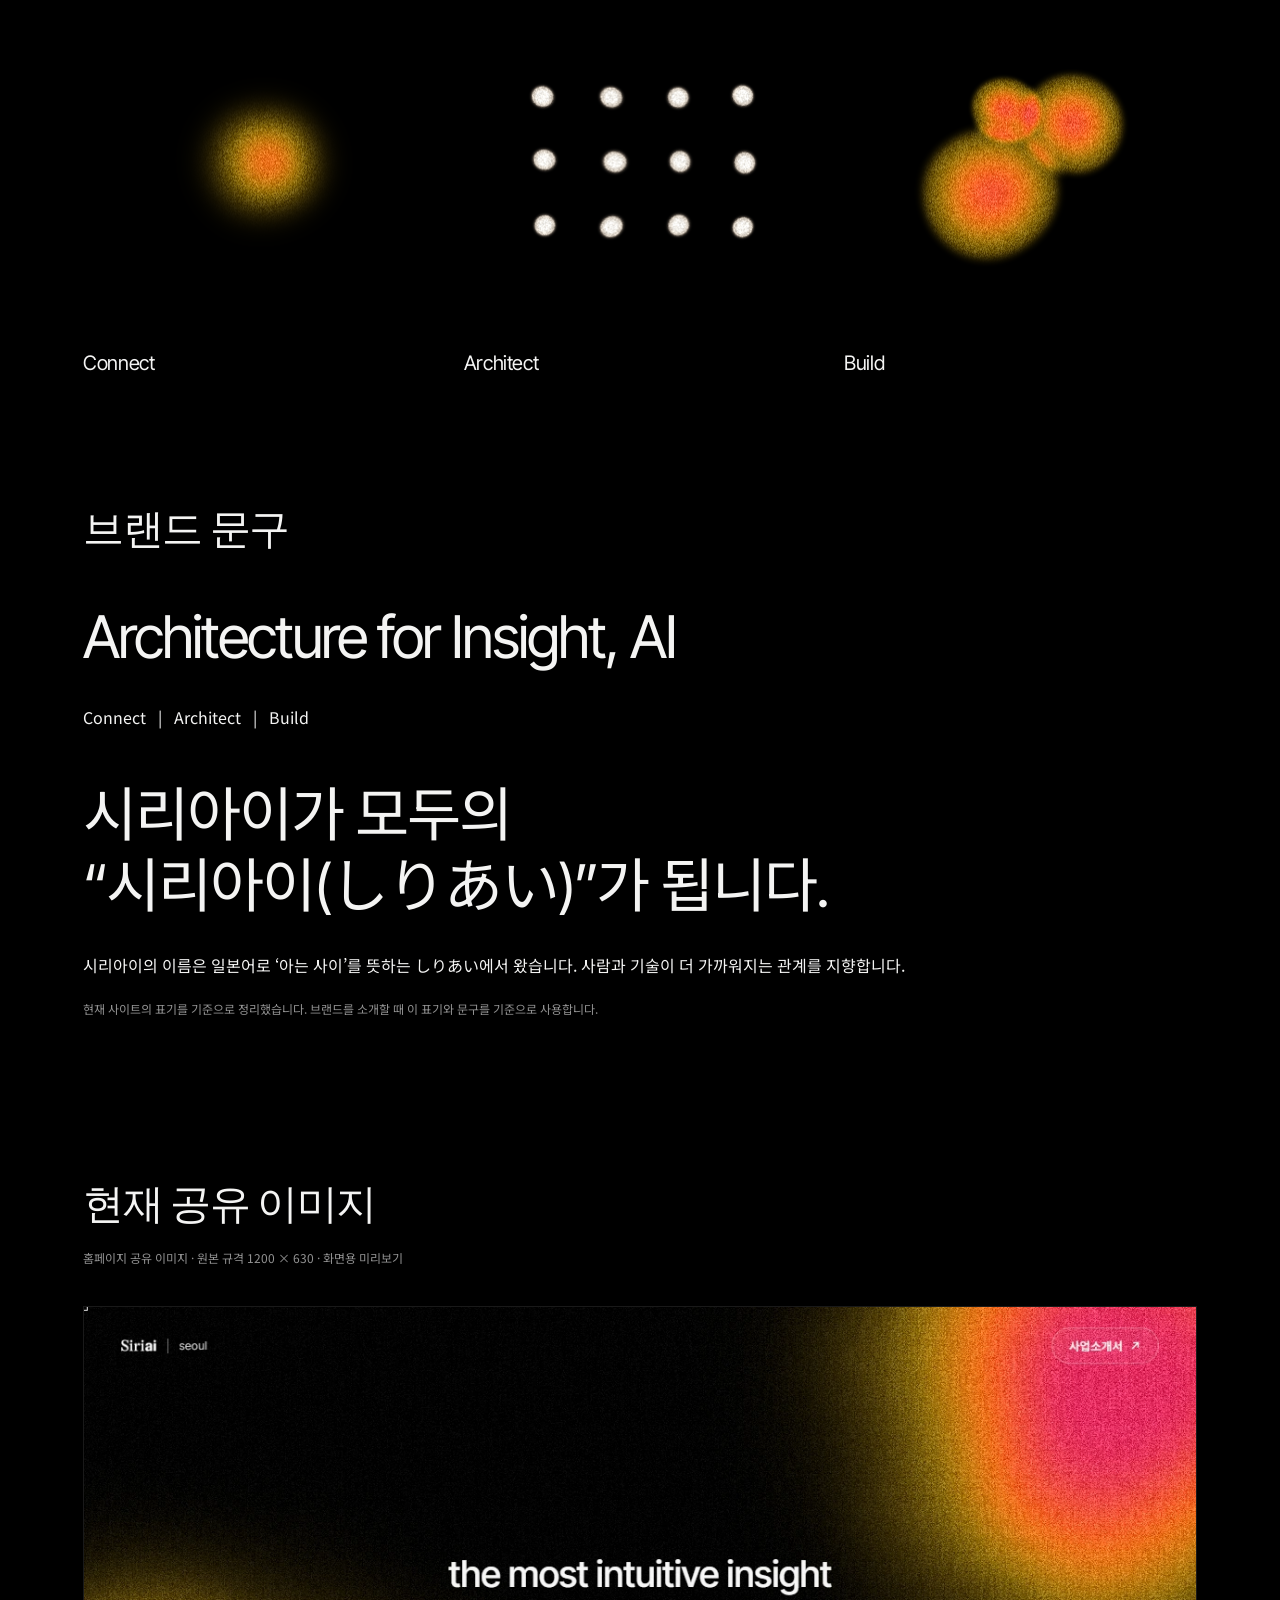
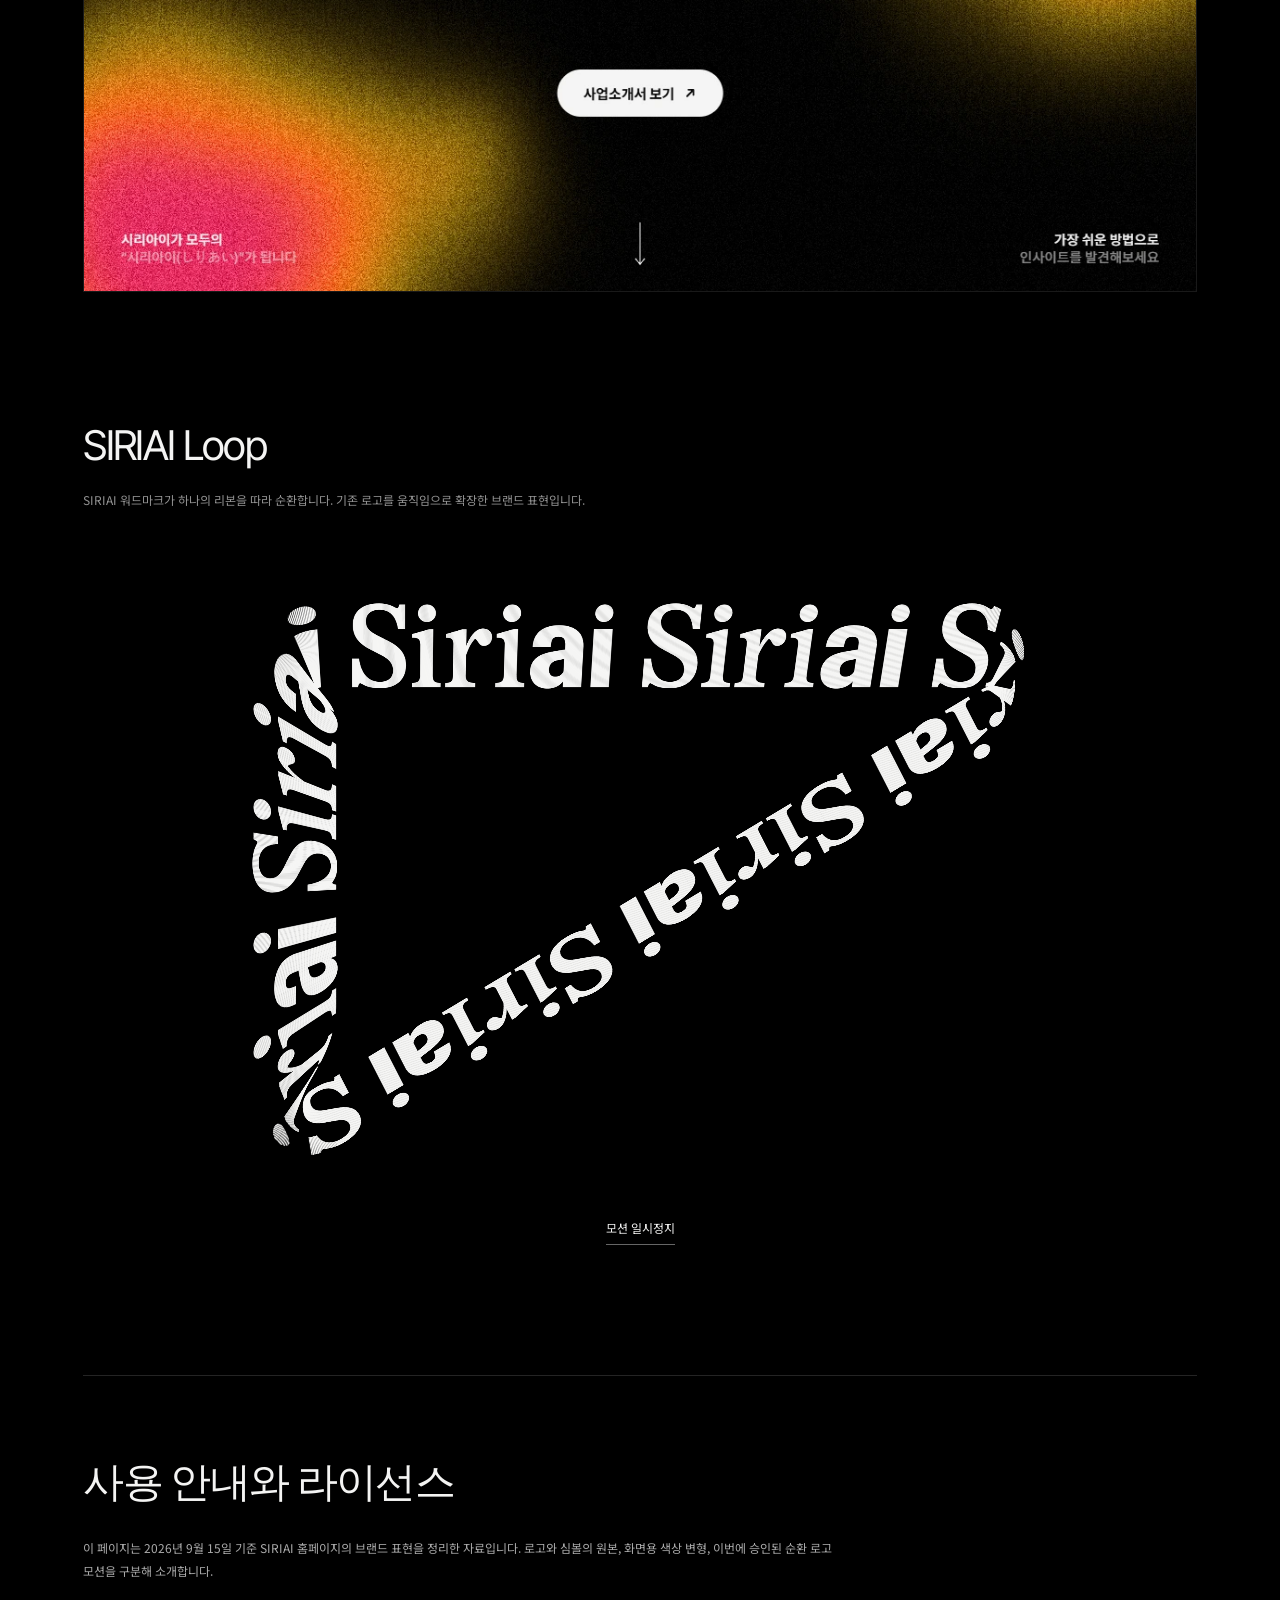
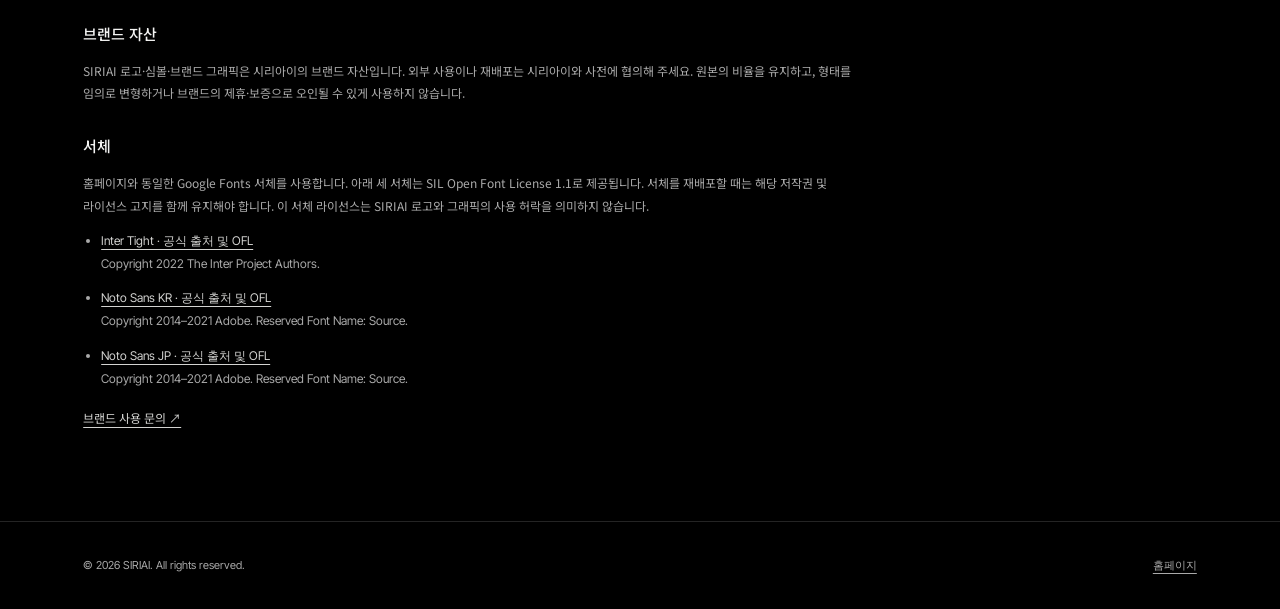
==== commit 5cef19d7: "Align public brand resource introduction and enable live graphics" ====
--- a/bi.html
+++ b/bi.html
@@ -1,4 +1,4 @@
-<!doctype html><html lang="ko"><head><meta charset="utf-8"><meta name="viewport" content="width=device-width,initial-scale=1"><title>시리아이 브랜드 아이덴티티 | SIRIAI BI</title><meta name="description" content="시리아이(SIRIAI)의 브랜드 아이덴티티. 로고와 심볼, 색상, 서체, Connect·Architect·Build 그래픽과 브랜드 자산 사용 기준을 소개합니다."><link rel="canonical" href="https://siriai.co.kr/bi"><meta property="og:type" content="website"><meta property="og:site_name" content="SIRIAI"><meta property="og:title" content="시리아이 브랜드 아이덴티티 | SIRIAI BI"><meta property="og:description" content="시리아이의 로고, 색상, 서체와 그래픽을 소개합니다."><meta property="og:url" content="https://siriai.co.kr/bi"><meta property="og:image" content="https://siriai.co.kr/og.png"><meta name="twitter:card" content="summary_large_image"><link rel="preconnect" href="https://fonts.googleapis.com"><link rel="preconnect" href="https://fonts.gstatic.com" crossorigin><link href="https://fonts.googleapis.com/css2?family=Inter+Tight:ital,wght@0,300;0,400;0,500;0,600;0,700;1,400&family=Noto+Sans+KR:wght@300;400;500;600;700&family=Noto+Sans+JP:wght@400;500;600&display=swap" rel="stylesheet"><style>
+<!doctype html><html lang="ko"><head><meta charset="utf-8"><meta name="viewport" content="width=device-width,initial-scale=1"><title>시리아이 브랜드 리소스 | SIRIAI BI</title><meta name="description" content="시리아이(SIRIAI)의 브랜드 아이덴티티. 로고와 심볼, 색상, 서체, Connect·Architect·Build 그래픽과 브랜드 자산 사용 기준을 소개합니다."><link rel="canonical" href="https://siriai.co.kr/bi"><meta property="og:type" content="website"><meta property="og:site_name" content="SIRIAI"><meta property="og:title" content="시리아이 브랜드 리소스 | SIRIAI BI"><meta property="og:description" content="시리아이의 로고, 색상, 서체와 그래픽을 소개합니다."><meta property="og:url" content="https://siriai.co.kr/bi"><meta property="og:image" content="https://siriai.co.kr/og.png"><meta name="twitter:card" content="summary_large_image"><link rel="preconnect" href="https://fonts.googleapis.com"><link rel="preconnect" href="https://fonts.gstatic.com" crossorigin><link href="https://fonts.googleapis.com/css2?family=Inter+Tight:ital,wght@0,300;0,400;0,500;0,600;0,700;1,400&family=Noto+Sans+KR:wght@300;400;500;600;700&family=Noto+Sans+JP:wght@400;500;600&display=swap" rel="stylesheet"><style>
 *{box-sizing:border-box}html{scroll-behavior:smooth}body{margin:0;background:#000;color:#f5f5f4;font-family:'Inter Tight','Noto Sans KR',Arial,sans-serif}a{color:inherit;text-underline-offset:4px}button{font:inherit}header{padding:24px 5vw;display:flex;justify-content:space-between;align-items:center;border-bottom:1px solid #292929;gap:24px}header img{width:110px;height:auto}header span{font-size:12px;color:#aaa}main{max-width:1360px;padding:0 5vw;margin:auto}.intro{padding:72px 0 54px;display:grid;grid-template-columns:1fr 200px;gap:30px;align-items:center}h1{font-size:clamp(44px,7vw,88px);line-height:1;letter-spacing:-.04em;font-weight:500;margin:0 0 24px}.intro p{font-size:16px;color:#aaa;line-height:1.8;max-width:660px}.intro img{width:180px}nav{display:flex;gap:20px;flex-wrap:wrap;padding:22px 0;border-top:1px solid #292929;border-bottom:1px solid #292929}nav a{font-size:14px;text-decoration:none}section{padding:52px 0;border-bottom:1px solid #292929;scroll-margin-top:24px}h2{font-weight:500;font-size:30px;letter-spacing:-.025em;margin:0 0 12px}p{line-height:1.8}.muted{color:#aaa;font-size:13px}.grid{display:grid;grid-template-columns:1fr 1fr;gap:16px;margin:26px 0}.tile{padding:32px;background:#111;min-height:240px;display:flex;flex-direction:column;justify-content:center;gap:20px}.tile.light{background:#f5f5f4;color:#111}.tile img{display:block;max-width:100%;object-fit:contain}.tile .word{width:80%;margin:auto}.tile .symbol{width:180px;height:180px;margin:auto}.tile small{display:block;font-size:12px;color:inherit;opacity:.65}.linkrow{display:flex;gap:16px;flex-wrap:wrap;font-size:13px}.filelist{display:grid;gap:8px;padding:20px 0;font-size:12px;overflow-wrap:anywhere}details{margin:20px 0}summary{cursor:pointer;font-size:13px;color:#aaa}.palette{display:grid;grid-template-columns:repeat(4,1fr);gap:16px;margin:28px 0}.swatch{border:0;color:inherit;background:transparent;text-align:left;padding:0;cursor:pointer}.swatch span{display:block;width:100%;height:74px;border:1px solid #444;margin-bottom:12px}.swatch b,.swatch small{display:block;font-weight:400;font-size:12px;line-height:1.8}.swatch small{color:#aaa}.type{font-size:clamp(28px,4vw,48px);letter-spacing:-.02em;line-height:1.4}.spec{font-size:12px;color:#aaa}.fullimage{width:100%;display:block}.copy{font-size:clamp(26px,3vw,42px);line-height:1.35;letter-spacing:-.025em;margin:32px 0}.copy.jp{font-family:'Noto Sans JP',sans-serif}.motion{max-width:540px;margin:24px auto}footer{padding:40px 5vw;color:#aaa;font-size:12px;display:flex;justify-content:space-between;gap:20px;flex-wrap:wrap}.actions{display:flex;gap:20px;flex-wrap:wrap}.actions a{display:inline-block;border:1px solid #555;padding:12px 18px;text-decoration:none;font-size:13px}a:focus-visible,button:focus-visible,summary:focus-visible{outline:2px solid #ffb236;outline-offset:5px}#notice{min-height:24px;font-size:12px;color:#ccc}@media(max-width:650px){.intro{grid-template-columns:1fr;padding:46px 0}.intro img{width:85px}.grid{grid-template-columns:1fr}.palette{grid-template-columns:repeat(2,1fr)}header{align-items:flex-start}.tile{min-height:210px;padding:24px}section{padding:38px 0}}@media(prefers-reduced-motion:reduce){html{scroll-behavior:auto}}
 body{font-family:"Inter Tight",Helvetica,Arial,sans-serif}p,.muted,nav,small,button,label{font-family:"Noto Sans KR","Inter Tight",Helvetica,Arial,sans-serif}.copy{font-family:"Inter Tight","Noto Sans KR",sans-serif}.quiet{border:1px solid #555;background:transparent;color:inherit;padding:10px 16px;cursor:pointer}.skip{position:absolute;top:-100px;background:#fff;color:#000;padding:12px;z-index:5}.skip:focus{top:8px}.three{grid-template-columns:repeat(3,1fr)}.three img{width:100%}.license{max-width:850px}.license li{line-height:1.9;margin:12px 0}.license p{color:#bbb}.breadcrumb{padding-top:28px;color:#aaa;font-size:13px}.breadcrumb a{text-decoration:none}@media(max-width:650px){.three{grid-template-columns:1fr}header{flex-wrap:wrap}header span{margin-left:auto}header form{margin-left:auto}}h1{font-family:"Noto Sans KR","Inter Tight",sans-serif;font-size:clamp(40px,5.6vw,92px);font-weight:400;line-height:1.2;letter-spacing:-.045em}main{max-width:none;padding:0 max(24px,12.58vw)}header,footer{padding-left:max(24px,12.58vw);padding-right:max(24px,12.58vw)}.intro{padding-top:70px;padding-bottom:65px}@media(max-width:700px){main,header,footer{padding-left:20px;padding-right:20px}} /* Brand reference: the homepage type scale, with room for the assets. */
 :root{--bi-gutter:clamp(24px,6.5vw,112px);--bi-ink:#f4f4f3;--bi-soft:rgba(244,244,243,.6);--bi-ease:cubic-bezier(.22,1,.36,1)}
@@ -7,8 +7,12 @@
 @media(max-width:900px){.intro{grid-template-columns:minmax(0,1fr) 29%;min-height:650px}h1{font-size:11vw}.intro>img{width:115%;max-width:none}.palette{grid-template-columns:repeat(3,minmax(0,1fr))}#symbol .tile{min-height:340px}.tile{min-height:290px}.license{gap:0 30px}}
 @media(max-width:650px){header{padding-top:24px;padding-bottom:24px;min-height:0;flex-wrap:nowrap}header img{width:78px}header>span{font-size:12px}header form{margin-left:20px}.intro{min-height:690px;display:block;padding:58px 0 200px}.intro h1{font-size:clamp(67px,14.8vw,96px);line-height:.91;letter-spacing:-.05em;margin-bottom:28px}.intro p{font-size:12px;max-width:280px}.intro>img{position:absolute;right:0;bottom:28px;width:145px;transform:rotate(-12deg)}.intro:before{width:100%;height:52%;bottom:0;opacity:.4}nav{gap:14px 20px;padding:16px 0}nav a{font-size:11px}.section-heading h2{font-size:45px}.section-note{font-size:14px;margin-top:18px}.muted{font-size:11px}.grid{gap:2px;margin-top:30px}.tile{min-height:275px}#symbol .tile{min-height:360px}.tile .symbol{width:220px}.palette{gap:2px;grid-template-columns:repeat(2,minmax(0,1fr))}.swatch span{height:100px}.swatch{padding-bottom:22px}.three{gap:35px;margin-top:35px}.three .tile{width:100%;max-width:360px;margin:auto!important}.three figcaption{font-size:22px}.type-specimens .type{font-size:34px;line-height:1.1}.type-specimens .type[style]{font-size:26px;line-height:1.45}.type-specimens .spec{font-size:10px;padding-bottom:25px}.copy{font-size:31px;line-height:1.35}.motion{width:100%;margin:40px auto 10px}.license{display:block;margin-top:60px;padding-top:65px}.license .section-heading{margin-bottom:30px}.license .section-heading h2{font-size:44px}.license>p:first-of-type{margin-bottom:35px}.license h3{margin-top:30px}.license>p,.license li{font-size:12px}.edition{display:block;margin:12px 0 0}footer{padding-top:28px;padding-bottom:28px}}
 @media(prefers-reduced-motion:no-preference){.intro>div{animation:bi-intro .9s var(--bi-ease) both}@keyframes bi-intro{from{opacity:0;transform:translateY(20px)}to{opacity:1;transform:translateY(0)}}}
-h1{font-family:"Noto Sans KR","Inter Tight",sans-serif;font-size:clamp(48px,6.2vw,104px);line-height:1.13;letter-spacing:-.055em;font-weight:400}h2{font-size:clamp(32px,3.2vw,54px);font-weight:400;letter-spacing:-.04em;line-height:1.25}.intro p{max-width:520px}.license{display:block}.license h2{margin-bottom:30px}.license h3{margin-top:30px}.license>p,.license>ul{max-width:780px}.license>p:first-of-type{max-width:780px}@media(max-width:650px){.intro h1{font-size:clamp(47px,10.8vw,70px);line-height:1.15}h2{font-size:30px}.intro{min-height:650px;padding-top:40px}.breadcrumb{padding-top:10px}} </style><script defer src="/assets/bi-v1/siriai-loop-renderer.js"></script><script defer src="/assets/bi-v1/siriai-loop.js"></script><script type="application/ld+json">{"@context": "https://schema.org", "@graph": [{"@type": "AboutPage", "@id": "https://siriai.co.kr/bi#webpage", "url": "https://siriai.co.kr/bi", "name": "시리아이 브랜드 아이덴티티 | SIRIAI BI", "description": "시리아이의 로고, 심볼, 색상, 서체, 그래픽과 브랜드 사용 기준.", "inLanguage": "ko-KR", "isPartOf": {"@id": "https://siriai.co.kr/#website"}, "about": {"@id": "https://siriai.co.kr/#organization"}, "publisher": {"@id": "https://siriai.co.kr/#organization"}, "dateModified": "2026-09-15", "breadcrumb": {"@id": "https://siriai.co.kr/bi#breadcrumb"}}, {"@type": "BreadcrumbList", "@id": "https://siriai.co.kr/bi#breadcrumb", "itemListElement": [{"@type": "ListItem", "position": 1, "name": "SIRIAI", "item": "https://siriai.co.kr/"}, {"@type": "ListItem", "position": 2, "name": "브랜드 아이덴티티", "item": "https://siriai.co.kr/bi"}]}]}</script></head><body>
-<a class="skip" href="#main">본문 바로가기</a><header><a href="/" aria-label="SIRIAI 홈페이지"><img src="/assets/bi-v1/siriai-wordmark-white-652.webp" alt="Siriai"></a><span>Brand identity · SIRIAI</span></header><main id="main"><div class="breadcrumb"><a href="/">SIRIAI</a> / 브랜드 아이덴티티</div>
-<div class="intro"><div><h1>시리아이의<br>브랜드<br>아이덴티티.</h1><p>SIRIAI는 가장 쉬운 AI 리터러시와 가장 감각적인 인사이트를 지향합니다. 로고, 색상, 글자와 움직임을 통해 시리아이가 사람과 기술을 연결하는 방식을 표현합니다.</p></div><img src="/assets/bi-v1/siriai-mark-white.webp" alt="시리아이 입체 심볼"></div>
+h1{font-family:"Noto Sans KR","Inter Tight",sans-serif;font-size:clamp(48px,6.2vw,104px);line-height:1.13;letter-spacing:-.055em;font-weight:400}h2{font-size:clamp(32px,3.2vw,54px);font-weight:400;letter-spacing:-.04em;line-height:1.25}.intro p{max-width:520px}.license{display:block}.license h2{margin-bottom:30px}.license h3{margin-top:30px}.license>p,.license>ul{max-width:780px}.license>p:first-of-type{max-width:780px}@media(max-width:650px){.intro h1{font-size:clamp(47px,10.8vw,70px);line-height:1.15}h2{font-size:30px}.intro{min-height:650px;padding-top:40px}.breadcrumb{padding-top:10px}} .graphic-controls{display:flex;align-items:center;gap:20px;margin:26px 0 20px}.graphic-controls span{font-family:"Noto Sans KR",sans-serif;font-size:11px;color:#999}.live-field{position:relative;aspect-ratio:16/9;overflow:hidden}.live-field>.fullimage{margin:0!important;display:block;width:100%;height:100%;object-fit:cover}.live-field canvas{position:absolute;inset:0;width:100%;height:100%;display:block;visibility:hidden}.mv-biz-orb{position:relative;aspect-ratio:1;width:100%;transition:transform .8s}.mv-biz-orb>img{display:block;width:100%;height:100%}.orb-field{position:absolute;inset:0;width:100%;height:100%;visibility:hidden}.live-field[data-ready="true"]>img,.mv-biz-orb[data-ready="true"]>img{visibility:hidden}.live-field[data-ready="true"] canvas,.mv-biz-orb[data-ready="true"] canvas{visibility:visible}.quiet:disabled{cursor:default;color:#999}
+/* Public resource introduction: name and catchphrase, aligned to the wordmark. */
+.intro{display:flex;min-height:560px;padding:88px 0 104px;align-items:center}.intro:before{display:none}.intro>div{width:100%}.intro h1{font-family:"Noto Sans KR","Inter Tight",sans-serif;font-size:clamp(52px,6.5vw,106px);font-weight:400;line-height:1.15;letter-spacing:-.055em;margin:0 0 34px;word-break:keep-all}.intro .brand-catchphrase{font-family:"Inter Tight",Helvetica,Arial,sans-serif;font-size:clamp(22px,2.5vw,38px);font-weight:400;line-height:1.25;letter-spacing:-.025em;color:#b7b7b4;max-width:none;margin:0}header{justify-content:flex-start}
+@media(max-width:650px){.intro{display:flex;min-height:410px;padding:58px 0 76px}.intro h1{font-size:clamp(43px,10.8vw,68px);line-height:1.2;letter-spacing:-.05em;margin-bottom:27px}.intro .brand-catchphrase{font-size:clamp(20px,5.2vw,28px);line-height:1.35}.graphic-controls{gap:16px;flex-wrap:wrap}}
+</style><script defer src="/assets/bi-v1/siriai-loop-renderer.js"></script><script defer src="/assets/bi-v1/siriai-loop.js"></script><script type="application/ld+json">{"@context": "https://schema.org", "@graph": [{"@type": "AboutPage", "@id": "https://siriai.co.kr/bi#webpage", "url": "https://siriai.co.kr/bi", "name": "시리아이 브랜드 리소스 | SIRIAI BI", "description": "시리아이의 로고, 심볼, 색상, 서체, 그래픽과 브랜드 사용 기준.", "inLanguage": "ko-KR", "isPartOf": {"@id": "https://siriai.co.kr/#website"}, "about": {"@id": "https://siriai.co.kr/#organization"}, "publisher": {"@id": "https://siriai.co.kr/#organization"}, "dateModified": "2026-09-15", "breadcrumb": {"@id": "https://siriai.co.kr/bi#breadcrumb"}}, {"@type": "BreadcrumbList", "@id": "https://siriai.co.kr/bi#breadcrumb", "itemListElement": [{"@type": "ListItem", "position": 1, "name": "SIRIAI", "item": "https://siriai.co.kr/"}, {"@type": "ListItem", "position": 2, "name": "브랜드 리소스", "item": "https://siriai.co.kr/bi"}]}]}</script><script defer src="/assets/bi-v1/hero-field.js"></script><script defer src="/assets/bi-v1/hero-background.js"></script><script defer src="/assets/bi-v1/business-objects.js"></script><script defer src="/assets/bi-v1/graphic-player.js"></script></head><body>
+<a class="skip" href="#main">본문 바로가기</a><header><a href="/" aria-label="SIRIAI 홈페이지"><img src="/assets/bi-v1/siriai-wordmark-white-652.webp" alt="Siriai"></a></header><main id="main"><div class="breadcrumb"><a href="/">SIRIAI</a> / 브랜드 리소스</div>
+<div class="intro"><div><h1>시리아이<br>브랜드 리소스</h1><p class="brand-catchphrase" lang="en">Architecture for Insight, AI</p></div></div>
 <nav><a href="#logo">로고</a><a href="#symbol">심볼</a><a href="#color">색상</a><a href="#type">서체</a><a href="#graphic">그래픽</a><a href="#copy">문구</a><a href="#social">공유 이미지</a><a href="#motion">모션</a><a href="#license">사용 안내</a></nav>
-<section id="logo"><h2>SIRIAI 워드마크</h2><p class="muted">현재 사이트 원본 652 × 224. 원본 잉크색과 화면용 흰색을 함께 살펴봅니다.</p><div class="grid"><div class="tile light"><img class="word" src="/assets/bi-v1/siriai-word-ink.webp" alt="원본 워드마크" loading="lazy"><small>원본 잉크색</small></div><div class="tile"><img class="word" src="/assets/bi-v1/siriai-wordmark-white-652.webp" alt="흰색 워드마크" loading="lazy"><small>파생 · 현재 사이트의 흰색 처리 방식</small></div></div></section><section id="symbol"><h2>입체 심볼</h2><p class="muted">빛과 음영을 담은 입체 심볼은 워드마크와 함께 SIRIAI의 시각적 인상을 만듭니다.</p><div class="grid"><div class="tile light"><img class="symbol" src="/assets/bi-v1/siriai-mark-ink.webp" alt="잉크색 심볼 원본" loading="lazy"><small>현재 원본 · ink</small></div><div class="tile"><img class="symbol" src="/assets/bi-v1/siriai-mark-white.webp" alt="흰색 심볼 원본" loading="lazy"><small>현재 원본 · white</small></div></div></section><section id="color"><h2>색상 체계</h2><p class="muted">색상을 누르면 값을 복사합니다. 셰이더 색상은 배경·사업 그래픽용이며, 기본 UI는 검정과 밝은 글자색을 사용합니다.</p><div class="palette"><button class="swatch" data-color="#000000" title="색상 값 복사"><span style="background:#000000"></span><b>background</b><small>#000000</small><small>현재 배경</small></button><button class="swatch" data-color="#f5f5f4" title="색상 값 복사"><span style="background:#f5f5f4"></span><b>foreground</b><small>#f5f5f4</small><small>현재 본문</small></button><button class="swatch" data-color="#f4f4f3" title="색상 값 복사"><span style="background:#f4f4f3"></span><b>hero-foreground</b><small>#f4f4f3</small><small>히어로 글자</small></button><button class="swatch" data-color="rgba(244,244,243,.58)" title="색상 값 복사"><span style="background:rgba(244,244,243,.58)"></span><b>hero-secondary</b><small>rgba(244,244,243,.58)</small><small>보조 글자</small></button><button class="swatch" data-color="#ffb236" title="색상 값 복사"><span style="background:#ffb236"></span><b>hover-amber</b><small>#ffb236</small><small>푸터 hover</small></button><button class="swatch" data-color="#ffc70d" title="색상 값 복사"><span style="background:#ffc70d"></span><b>field-amber</b><small>#ffc70d</small><small>셰이더 열감 / 8bit 환산</small></button><button class="swatch" data-color="#ff6b21" title="색상 값 복사"><span style="background:#ff6b21"></span><b>field-orange</b><small>#ff6b21</small><small>셰이더 열감 / 8bit 환산</small></button><button class="swatch" data-color="#e62e61" title="색상 값 복사"><span style="background:#e62e61"></span><b>field-pink</b><small>#e62e61</small><small>셰이더 열감 / 8bit 환산</small></button><button class="swatch" data-color="#6b6054" title="색상 값 복사"><span style="background:#6b6054"></span><b>field-ash</b><small>#6b6054</small><small>Architect 명도 / 8bit 환산</small></button><button class="swatch" data-color="#ccc1b3" title="색상 값 복사"><span style="background:#ccc1b3"></span><b>field-haze</b><small>#ccc1b3</small><small>Architect 명도 / 8bit 환산</small></button><button class="swatch" data-color="#faf7f1" title="색상 값 복사"><span style="background:#faf7f1"></span><b>field-paper</b><small>#faf7f1</small><small>Architect 명도 / 8bit 환산</small></button></div><p id="notice" role="status"></p></section><section id="type"><h2>Typography</h2><p class="muted">홈페이지와 동일하게 Inter Tight, Noto Sans KR, Noto Sans JP를 사용합니다. 서체의 사용 조건은 아래 라이선스 안내를 확인하세요.</p><div class="type-specimens"><div class="type">The easiest AI literacy,<br>the most intuitive insight</div><span class="spec">Inter Tight · 300 / 400 / 500 / 600 / 700</span><div class="type" style="font-family:'Noto Sans KR',sans-serif">가장 쉬운 AI 리터러시,<br>가장 감각적인 인사이트</div><span class="spec">Noto Sans KR · 300 / 400 / 500 / 600 / 700</span><div class="type" style="font-family:'Noto Sans JP',sans-serif">最も易しいAIリテラシー、</div><span class="spec">Noto Sans JP · 400 / 500 / 600</span></div></section><section id="graphic"><h2>빛, 입자, 그리고 움직임</h2><p class="muted">현재 히어로의 수식으로 렌더링한 배경. Connect·Architect·Build의 형태와 함께 시리아이의 시각 언어를 구성합니다.</p><img class="fullimage" src="/assets/bi-v1/siriai-field-1920x1080.webp" alt="현재 셰이더 수식으로 렌더링한 그레인 배경" loading="lazy"></section><div class="grid three"><figure class="tile" style="margin:0;padding:16px"><img src="/assets/bi-v1/siriai-connect-1024.webp" alt="Connect: 파동이 퍼지는 물방울 형태" loading="lazy"><figcaption>Connect</figcaption></figure><figure class="tile" style="margin:0;padding:16px"><img src="/assets/bi-v1/siriai-architect-1024.webp" alt="Architect: 규칙적으로 연결된 입자 구조" loading="lazy"><figcaption>Architect</figcaption></figure><figure class="tile" style="margin:0;padding:16px"><img src="/assets/bi-v1/siriai-build-1024.webp" alt="Build: 세 개의 구체" loading="lazy"><figcaption>Build</figcaption></figure></div><section id="copy"><h2>브랜드 문구</h2><div class="copy">Architecture for Insight, AI</div><p>Connect &nbsp; | &nbsp; Architect &nbsp; | &nbsp; Build</p><div class="copy">시리아이가 모두의<br>“시리아이(しりあい)”가 됩니다.</div><p>시리아이의 이름은 일본어로 ‘아는 사이’를 뜻하는 しりあい에서 왔습니다. 사람과 기술이 더 가까워지는 관계를 지향합니다.</p><p class="muted">현재 사이트의 표기를 기준으로 정리했습니다. 브랜드를 소개할 때 이 표기와 문구를 기준으로 사용합니다.</p></section><section id="social"><h2>현재 공유 이미지</h2><p class="muted">홈페이지 공유 이미지 · 원본 규격 1200 × 630 · 화면용 미리보기</p><img class="fullimage" src="/assets/bi-v1/siriai-og-current-1200x630.webp" alt="현재 SIRIAI 홈페이지 공유 이미지" loading="lazy"></section><section id="motion"><h2>SIRIAI Loop</h2><p class="muted">SIRIAI 워드마크가 하나의 리본을 따라 순환합니다. 기존 로고를 움직임으로 확장한 브랜드 표현입니다.</p><siriai-loop class="motion" color="#f5f5f4" gap="20" speed="65"></siriai-loop><button class="quiet" id="motion-toggle" type="button" aria-pressed="false">모션 일시정지</button></section><section id="license" class="license"><h2>사용 안내와 라이선스</h2><p>이 페이지는 2026년 9월 15일 기준 SIRIAI 홈페이지의 브랜드 표현을 정리한 자료입니다. 로고와 심볼의 원본, 화면용 색상 변형, 이번에 승인된 순환 로고 모션을 구분해 소개합니다.</p><h3>브랜드 자산</h3><p>SIRIAI 로고·심볼·브랜드 그래픽은 시리아이의 브랜드 자산입니다. 외부 사용이나 재배포는 시리아이와 사전에 협의해 주세요. 원본의 비율을 유지하고, 형태를 임의로 변형하거나 브랜드의 제휴·보증으로 오인될 수 있게 사용하지 않습니다.</p><h3>서체</h3><p>홈페이지와 동일한 Google Fonts 서체를 사용합니다. 아래 세 서체는 SIL Open Font License 1.1로 제공됩니다. 서체를 재배포할 때는 해당 저작권 및 라이선스 고지를 함께 유지해야 합니다. 이 서체 라이선스는 SIRIAI 로고와 그래픽의 사용 허락을 의미하지 않습니다.</p><ul><li><a href="https://github.com/google/fonts/tree/main/ofl/intertight">Inter Tight · 공식 출처 및 OFL</a><br>Copyright 2022 The Inter Project Authors.</li><li><a href="https://github.com/google/fonts/tree/main/ofl/notosanskr">Noto Sans KR · 공식 출처 및 OFL</a><br>Copyright 2014–2021 Adobe. Reserved Font Name: Source.</li><li><a href="https://github.com/google/fonts/tree/main/ofl/notosansjp">Noto Sans JP · 공식 출처 및 OFL</a><br>Copyright 2014–2021 Adobe. Reserved Font Name: Source.</li></ul><p><a href="https://siriai-business.vercel.app/#contact">브랜드 사용 문의 ↗</a></p></section></main><footer><span>© 2026 SIRIAI. All rights reserved.</span><span><a href="/">홈페이지</a></span></footer><script>document.querySelectorAll("[data-color]").forEach(b=>b.onclick=async()=>{try{await navigator.clipboard.writeText(b.dataset.color);document.querySelector("#notice").textContent=b.dataset.color+" 복사했습니다."}catch{document.querySelector("#notice").textContent="복사할 색상: "+b.dataset.color}});</script><script>const motion=document.querySelector("siriai-loop"),toggle=document.querySelector("#motion-toggle");if(matchMedia("(prefers-reduced-motion: reduce)").matches){motion.setAttribute("paused","");toggle.hidden=true}toggle.onclick=()=>{const paused=motion.toggleAttribute("paused");toggle.setAttribute("aria-pressed",String(paused));toggle.textContent=paused?"모션 재생":"모션 일시정지"};addEventListener("pageshow",e=>{if(e.persisted)location.reload()});</script></body></html>+<section id="logo"><h2>SIRIAI 워드마크</h2><p class="muted">현재 사이트 원본 652 × 224. 원본 잉크색과 화면용 흰색을 함께 살펴봅니다.</p><div class="grid"><div class="tile light"><img class="word" src="/assets/bi-v1/siriai-word-ink.webp" alt="원본 워드마크" loading="lazy"><small>원본 잉크색</small></div><div class="tile"><img class="word" src="/assets/bi-v1/siriai-wordmark-white-652.webp" alt="흰색 워드마크" loading="lazy"><small>파생 · 현재 사이트의 흰색 처리 방식</small></div></div></section><section id="symbol"><h2>입체 심볼</h2><p class="muted">빛과 음영을 담은 입체 심볼은 워드마크와 함께 SIRIAI의 시각적 인상을 만듭니다.</p><div class="grid"><div class="tile light"><img class="symbol" src="/assets/bi-v1/siriai-mark-ink.webp" alt="잉크색 심볼 원본" loading="lazy"><small>현재 원본 · ink</small></div><div class="tile"><img class="symbol" src="/assets/bi-v1/siriai-mark-white.webp" alt="흰색 심볼 원본" loading="lazy"><small>현재 원본 · white</small></div></div></section><section id="color"><h2>색상 체계</h2><p class="muted">색상을 누르면 값을 복사합니다. 셰이더 색상은 배경·사업 그래픽용이며, 기본 UI는 검정과 밝은 글자색을 사용합니다.</p><div class="palette"><button class="swatch" data-color="#000000" title="색상 값 복사"><span style="background:#000000"></span><b>background</b><small>#000000</small><small>현재 배경</small></button><button class="swatch" data-color="#f5f5f4" title="색상 값 복사"><span style="background:#f5f5f4"></span><b>foreground</b><small>#f5f5f4</small><small>현재 본문</small></button><button class="swatch" data-color="#f4f4f3" title="색상 값 복사"><span style="background:#f4f4f3"></span><b>hero-foreground</b><small>#f4f4f3</small><small>히어로 글자</small></button><button class="swatch" data-color="rgba(244,244,243,.58)" title="색상 값 복사"><span style="background:rgba(244,244,243,.58)"></span><b>hero-secondary</b><small>rgba(244,244,243,.58)</small><small>보조 글자</small></button><button class="swatch" data-color="#ffb236" title="색상 값 복사"><span style="background:#ffb236"></span><b>hover-amber</b><small>#ffb236</small><small>푸터 hover</small></button><button class="swatch" data-color="#ffc70d" title="색상 값 복사"><span style="background:#ffc70d"></span><b>field-amber</b><small>#ffc70d</small><small>셰이더 열감 / 8bit 환산</small></button><button class="swatch" data-color="#ff6b21" title="색상 값 복사"><span style="background:#ff6b21"></span><b>field-orange</b><small>#ff6b21</small><small>셰이더 열감 / 8bit 환산</small></button><button class="swatch" data-color="#e62e61" title="색상 값 복사"><span style="background:#e62e61"></span><b>field-pink</b><small>#e62e61</small><small>셰이더 열감 / 8bit 환산</small></button><button class="swatch" data-color="#6b6054" title="색상 값 복사"><span style="background:#6b6054"></span><b>field-ash</b><small>#6b6054</small><small>Architect 명도 / 8bit 환산</small></button><button class="swatch" data-color="#ccc1b3" title="색상 값 복사"><span style="background:#ccc1b3"></span><b>field-haze</b><small>#ccc1b3</small><small>Architect 명도 / 8bit 환산</small></button><button class="swatch" data-color="#faf7f1" title="색상 값 복사"><span style="background:#faf7f1"></span><b>field-paper</b><small>#faf7f1</small><small>Architect 명도 / 8bit 환산</small></button></div><p id="notice" role="status"></p></section><section id="type"><h2>Typography</h2><p class="muted">홈페이지와 동일하게 Inter Tight, Noto Sans KR, Noto Sans JP를 사용합니다. 서체의 사용 조건은 아래 라이선스 안내를 확인하세요.</p><div class="type-specimens"><div class="type">The easiest AI literacy,<br>the most intuitive insight</div><span class="spec">Inter Tight · 300 / 400 / 500 / 600 / 700</span><div class="type" style="font-family:'Noto Sans KR',sans-serif">가장 쉬운 AI 리터러시,<br>가장 감각적인 인사이트</div><span class="spec">Noto Sans KR · 300 / 400 / 500 / 600 / 700</span><div class="type" style="font-family:'Noto Sans JP',sans-serif">最も易しいAIリテラシー、</div><span class="spec">Noto Sans JP · 400 / 500 / 600</span></div></section><section id="graphic"><h2>빛, 입자, 그리고 움직임</h2><p class="muted">홈페이지에서 쓰이는 빛과 입자의 움직임입니다. 아래의 Connect·Architect·Build 그래픽도 함께 재생됩니다.</p><div class="graphic-controls"><button class="quiet" id="graphic-toggle" type="button" aria-pressed="false">그래픽 일시정지</button><span id="graphic-status" role="status">그래픽 준비 중</span></div><div class="live-field"><img class="fullimage" src="/assets/bi-v1/siriai-field-1920x1080.webp" alt="현재 셰이더 수식으로 렌더링한 그레인 배경" loading="lazy"><canvas id="live-field" role="img" aria-label="움직이는 SIRIAI 그레인 배경"></canvas></div><div class="grid three" aria-label="Connect, Architect, Build"><figure class="tile" style="margin:0;padding:16px"><div class="mv-biz-orb"><img src="/assets/bi-v1/siriai-connect-1024.webp" alt="Connect: 파동이 퍼지는 물방울 형태" loading="lazy"><canvas class="orb-field" data-set="c" role="img" aria-label="움직이는 Connect 그래픽"></canvas></div><figcaption>Connect</figcaption></figure><figure class="tile" style="margin:0;padding:16px"><div class="mv-biz-orb"><img src="/assets/bi-v1/siriai-architect-1024.webp" alt="Architect: 규칙적으로 연결된 입자 구조" loading="lazy"><canvas class="orb-field" data-set="a" role="img" aria-label="움직이는 Architect 그래픽"></canvas></div><figcaption>Architect</figcaption></figure><figure class="tile" style="margin:0;padding:16px"><div class="mv-biz-orb"><img src="/assets/bi-v1/siriai-build-1024.webp" alt="Build: 세 개의 구체" loading="lazy"><canvas class="orb-field" data-set="s" role="img" aria-label="움직이는 Build 그래픽"></canvas></div><figcaption>Build</figcaption></figure></div></section><section id="copy"><h2>브랜드 문구</h2><div class="copy">Architecture for Insight, AI</div><p>Connect &nbsp; | &nbsp; Architect &nbsp; | &nbsp; Build</p><div class="copy">시리아이가 모두의<br>“시리아이(しりあい)”가 됩니다.</div><p>시리아이의 이름은 일본어로 ‘아는 사이’를 뜻하는 しりあい에서 왔습니다. 사람과 기술이 더 가까워지는 관계를 지향합니다.</p><p class="muted">현재 사이트의 표기를 기준으로 정리했습니다. 브랜드를 소개할 때 이 표기와 문구를 기준으로 사용합니다.</p></section><section id="social"><h2>현재 공유 이미지</h2><p class="muted">홈페이지 공유 이미지 · 원본 규격 1200 × 630 · 화면용 미리보기</p><img class="fullimage" src="/assets/bi-v1/siriai-og-current-1200x630.webp" alt="현재 SIRIAI 홈페이지 공유 이미지" loading="lazy"></section><section id="motion"><h2>SIRIAI Loop</h2><p class="muted">SIRIAI 워드마크가 하나의 리본을 따라 순환합니다. 기존 로고를 움직임으로 확장한 브랜드 표현입니다.</p><siriai-loop class="motion" color="#f5f5f4" gap="20" speed="65"></siriai-loop><button class="quiet" id="motion-toggle" type="button" aria-pressed="false">모션 일시정지</button></section><section id="license" class="license"><h2>사용 안내와 라이선스</h2><p>이 페이지는 2026년 9월 15일 기준 SIRIAI 홈페이지의 브랜드 표현을 정리한 자료입니다. 로고와 심볼의 원본, 화면용 색상 변형, 이번에 승인된 순환 로고 모션을 구분해 소개합니다.</p><h3>브랜드 자산</h3><p>SIRIAI 로고·심볼·브랜드 그래픽은 시리아이의 브랜드 자산입니다. 외부 사용이나 재배포는 시리아이와 사전에 협의해 주세요. 원본의 비율을 유지하고, 형태를 임의로 변형하거나 브랜드의 제휴·보증으로 오인될 수 있게 사용하지 않습니다.</p><h3>서체</h3><p>홈페이지와 동일한 Google Fonts 서체를 사용합니다. 아래 세 서체는 SIL Open Font License 1.1로 제공됩니다. 서체를 재배포할 때는 해당 저작권 및 라이선스 고지를 함께 유지해야 합니다. 이 서체 라이선스는 SIRIAI 로고와 그래픽의 사용 허락을 의미하지 않습니다.</p><ul><li><a href="https://github.com/google/fonts/tree/main/ofl/intertight">Inter Tight · 공식 출처 및 OFL</a><br>Copyright 2022 The Inter Project Authors.</li><li><a href="https://github.com/google/fonts/tree/main/ofl/notosanskr">Noto Sans KR · 공식 출처 및 OFL</a><br>Copyright 2014–2021 Adobe. Reserved Font Name: Source.</li><li><a href="https://github.com/google/fonts/tree/main/ofl/notosansjp">Noto Sans JP · 공식 출처 및 OFL</a><br>Copyright 2014–2021 Adobe. Reserved Font Name: Source.</li></ul><p><a href="https://siriai-business.vercel.app/#contact">브랜드 사용 문의 ↗</a></p></section></main><footer><span>© 2026 SIRIAI. All rights reserved.</span><span><a href="/">홈페이지</a></span></footer><script>document.querySelectorAll("[data-color]").forEach(b=>b.onclick=async()=>{try{await navigator.clipboard.writeText(b.dataset.color);document.querySelector("#notice").textContent=b.dataset.color+" 복사했습니다."}catch{document.querySelector("#notice").textContent="복사할 색상: "+b.dataset.color}});</script><script>const motion=document.querySelector("siriai-loop"),toggle=document.querySelector("#motion-toggle");if(matchMedia("(prefers-reduced-motion: reduce)").matches){motion.setAttribute("paused","");toggle.hidden=true}toggle.onclick=()=>{const paused=motion.toggleAttribute("paused");toggle.setAttribute("aria-pressed",String(paused));toggle.textContent=paused?"모션 재생":"모션 일시정지"};addEventListener("pageshow",e=>{if(e.persisted)location.reload()});</script></body></html>
